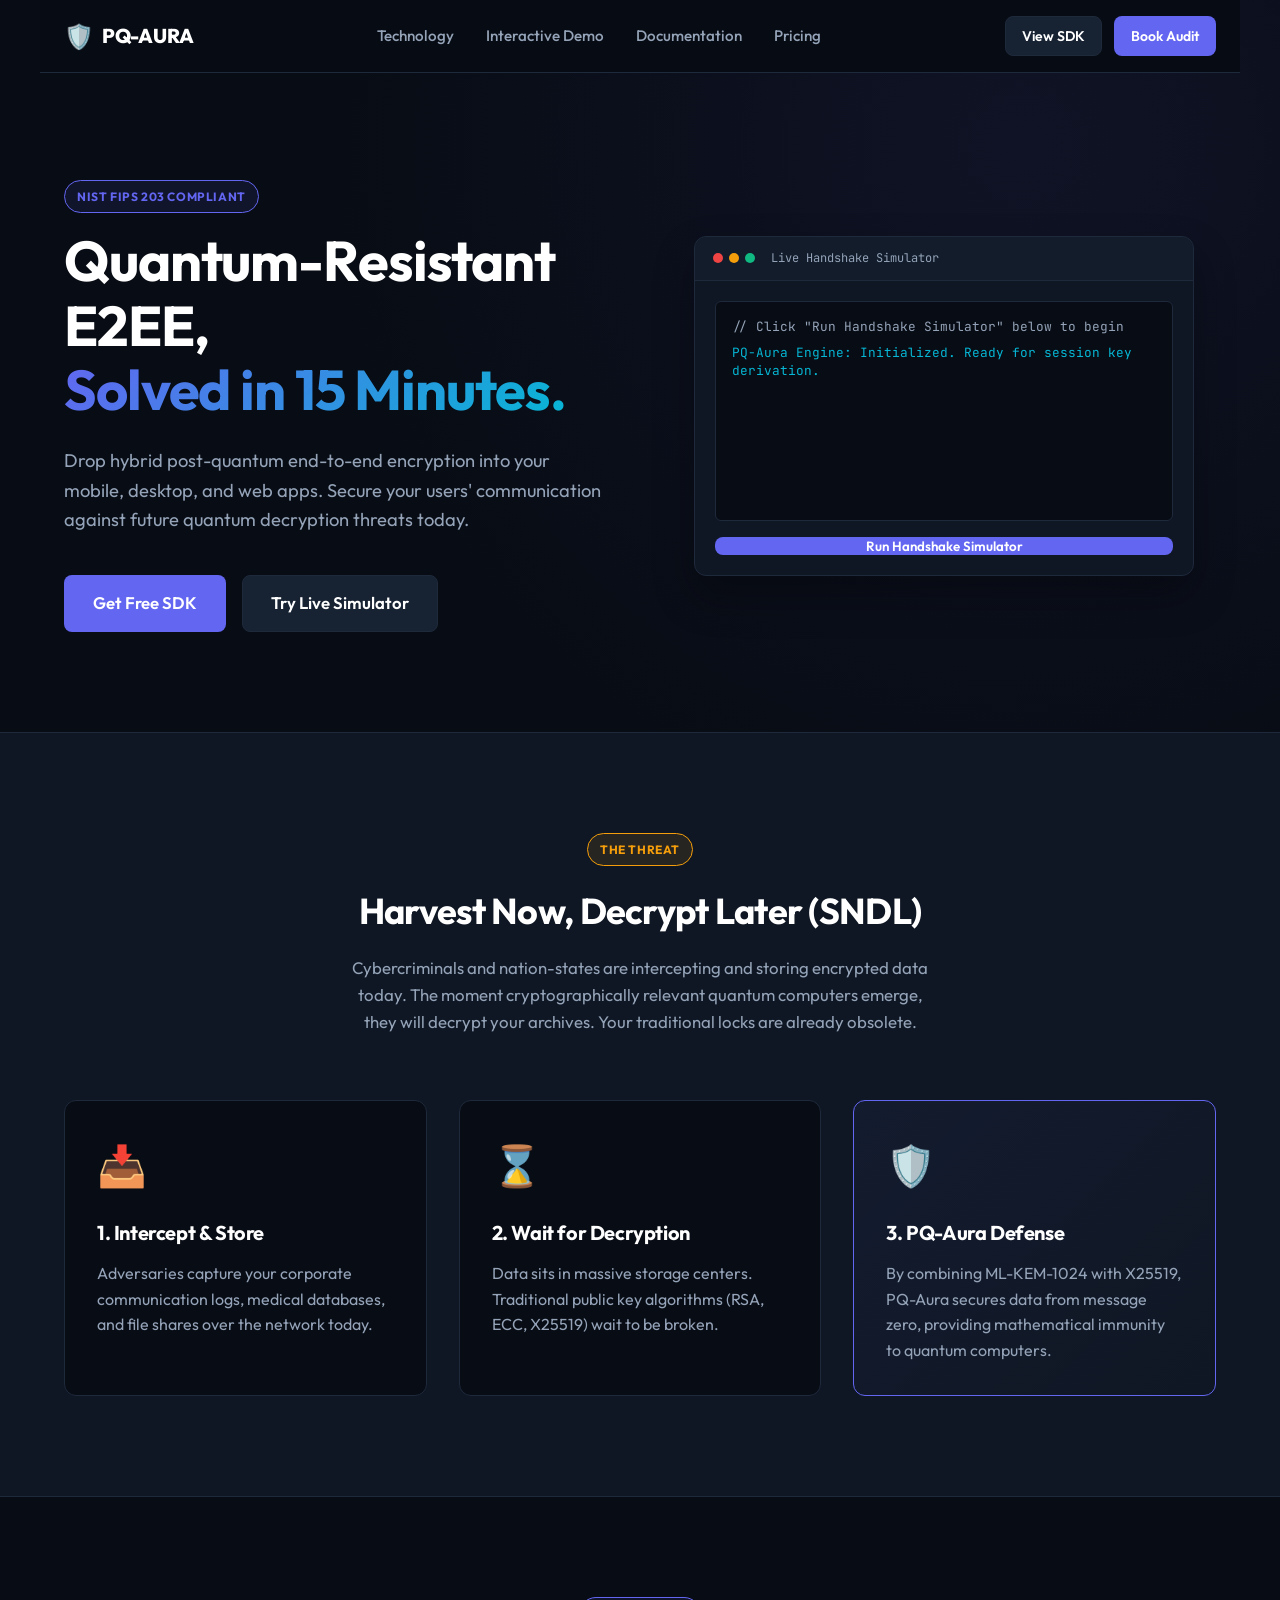
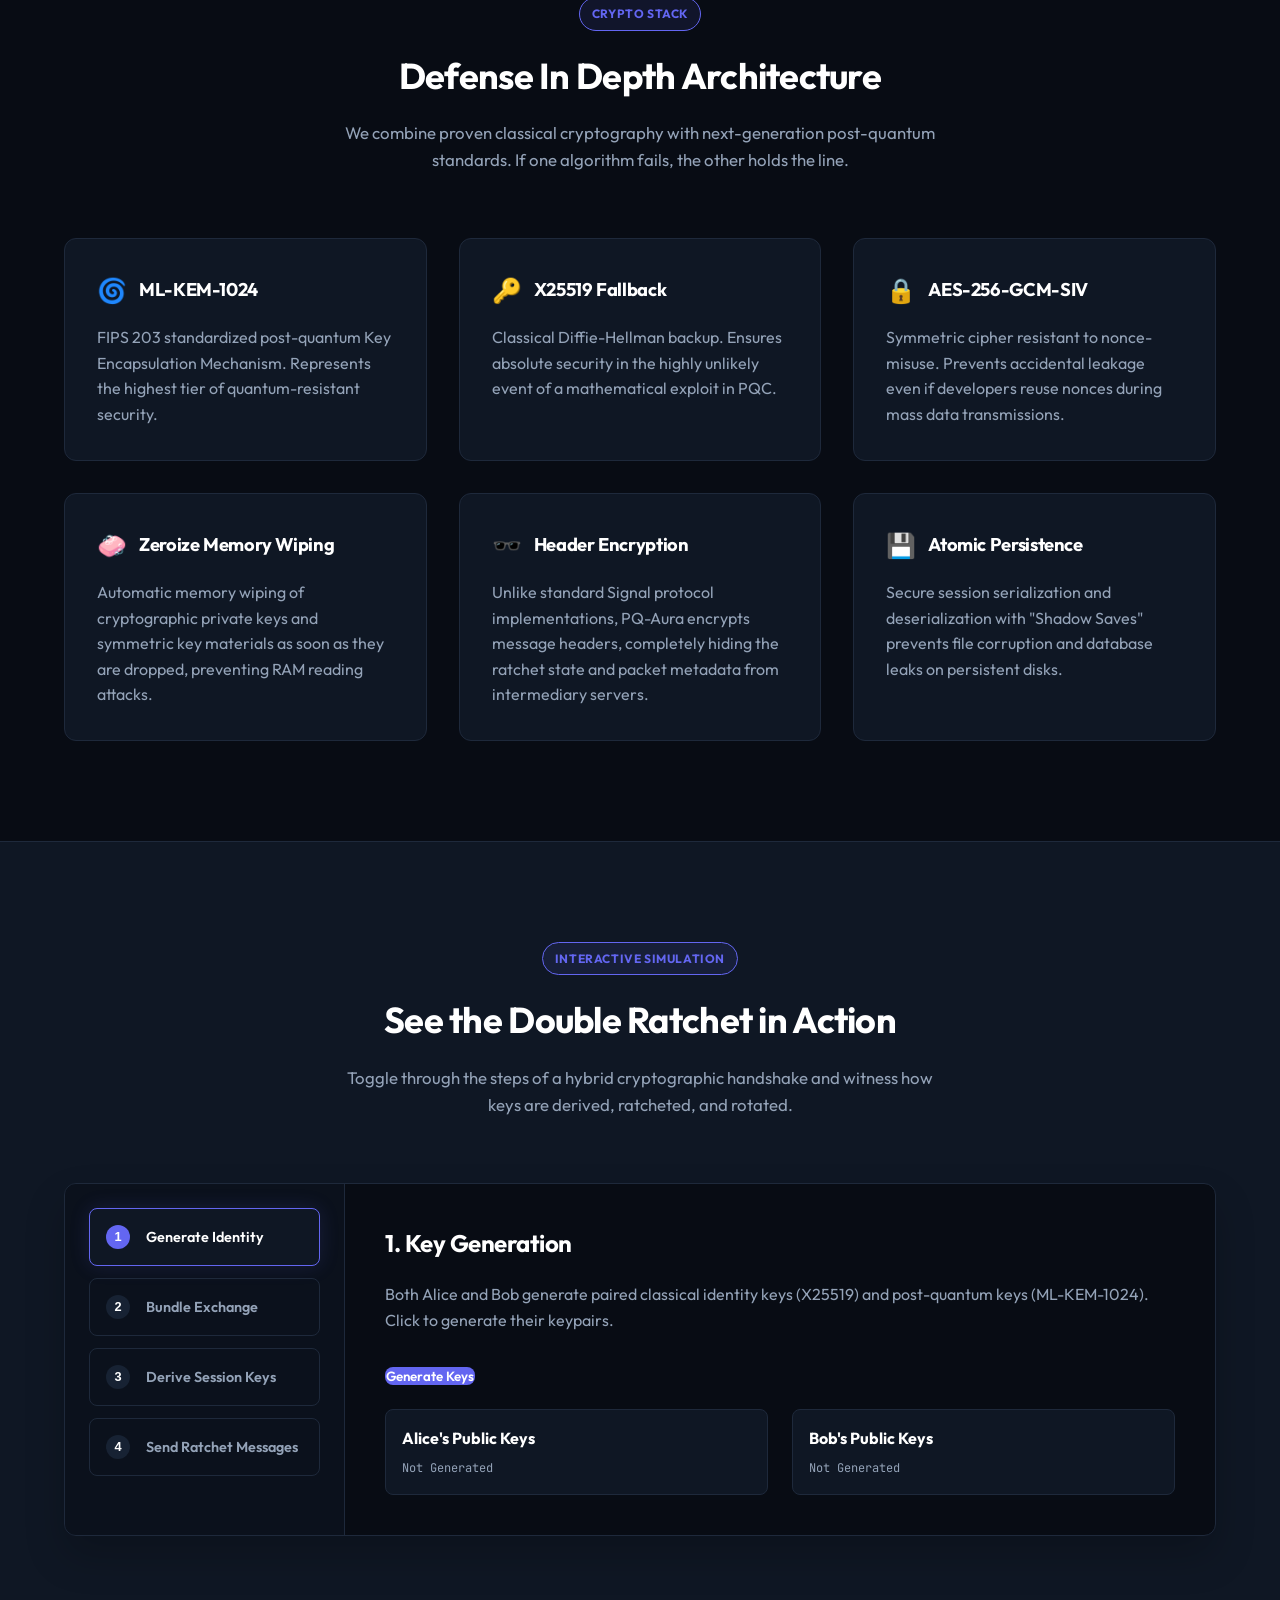
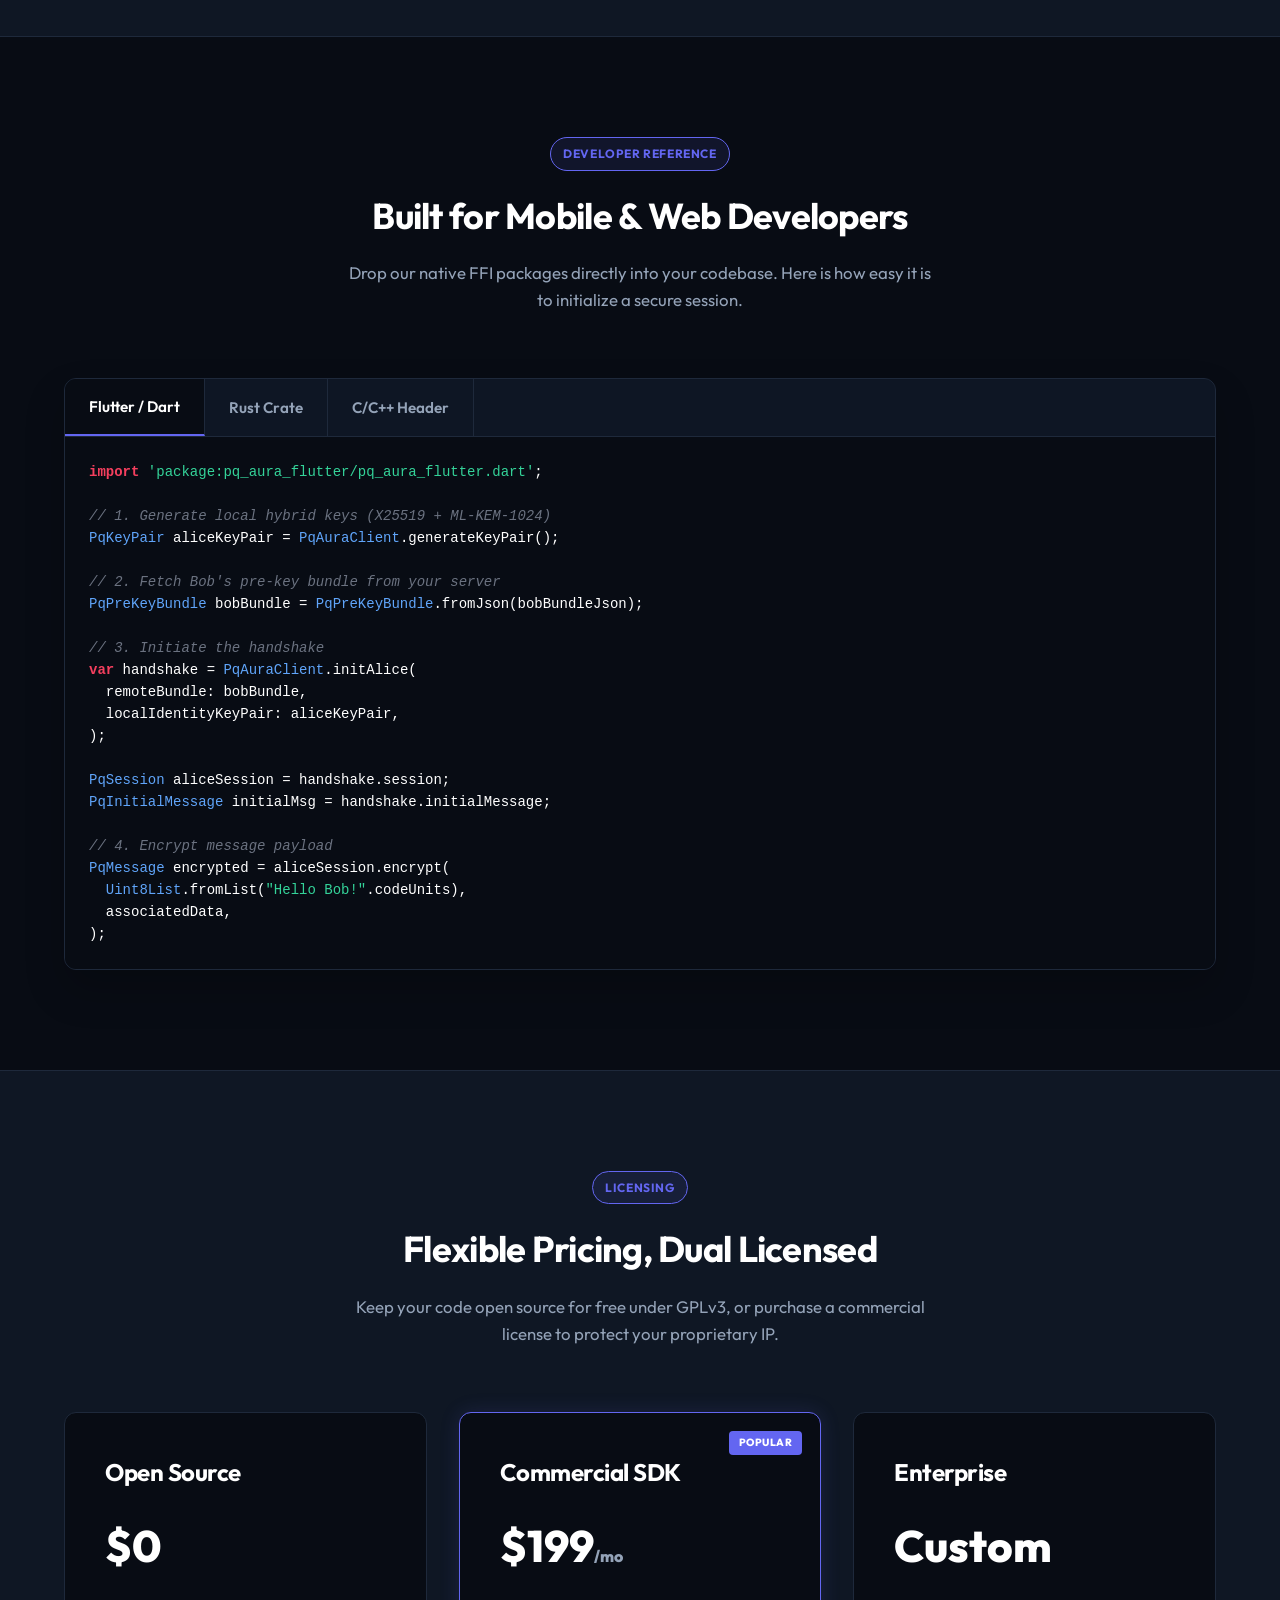
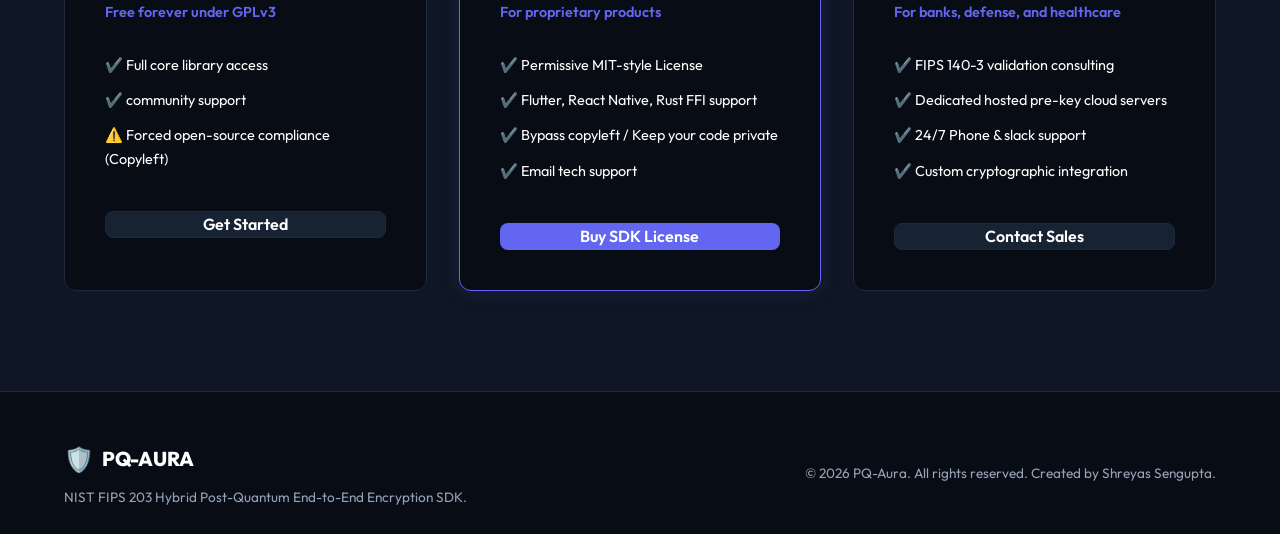
==== index.html @ fa7cf88b "feat: design and build interactive developer landing page" ====
<!DOCTYPE html>
<html lang="en">
<head>
    <meta charset="UTF-8">
    <meta name="viewport" content="width=device-width, initial-scale=1.0">
    <title>PQ-Aura | Hybrid Post-Quantum End-to-End Encryption SDK</title>
    <meta name="description" content="Integrate hybrid post-quantum end-to-end encryption into your mobile, desktop, and web apps in 15 minutes. Pure Rust, Flutter FFI, and WebAssembly SDKs.">
    
    <!-- Premium Fonts -->
    <link rel="preconnect" href="https://fonts.googleapis.com">
    <link rel="preconnect" href="https://fonts.gstatic.com" crossorigin>
    <link href="https://fonts.googleapis.com/css2?family=Outfit:wght@300;400;500;600;700;800&family=JetBrains+Mono:wght@400;500;700&display=swap" rel="stylesheet">
    
    <!-- Styling -->
    <link rel="stylesheet" href="style.css">
</head>
<body>
    <!-- Navbar -->
    <header class="navbar" id="navbar">
        <div class="nav-container">
            <a href="#" class="logo" id="nav-logo">
                <span class="logo-icon">🛡️</span>
                <span class="logo-text">PQ-AURA</span>
            </a>
            <nav class="nav-links">
                <a href="#features" class="nav-link" id="link-features">Technology</a>
                <a href="#demo" class="nav-link" id="link-demo">Interactive Demo</a>
                <a href="#code" class="nav-link" id="link-code">Documentation</a>
                <a href="#pricing" class="nav-link" id="link-pricing">Pricing</a>
            </nav>
            <div class="nav-cta">
                <a href="#code" class="btn btn-secondary btn-sm" id="btn-nav-docs">View SDK</a>
                <a href="https://calendly.com" target="_blank" class="btn btn-primary btn-sm" id="btn-nav-consult">Book Audit</a>
            </div>
        </div>
    </header>

    <!-- Hero Section -->
    <section class="hero-section">
        <div class="hero-container">
            <div class="hero-content">
                <div class="badge" id="hero-badge">NIST FIPS 203 COMPLIANT</div>
                <h1 class="hero-title" id="hero-title">
                    Quantum-Resistant E2EE,<br>
                    <span class="gradient-text">Solved in 15 Minutes.</span>
                </h1>
                <p class="hero-subtitle" id="hero-subtitle">
                    Drop hybrid post-quantum end-to-end encryption into your mobile, desktop, and web apps. Secure your users' communication against future quantum decryption threats today.
                </p>
                <div class="hero-actions">
                    <a href="#code" class="btn btn-primary btn-lg" id="btn-hero-get-started">Get Free SDK</a>
                    <a href="#demo" class="btn btn-secondary btn-lg" id="btn-hero-demo">Try Live Simulator</a>
                </div>
            </div>
            
            <!-- Interactive Handshake Visualizer -->
            <div class="hero-visual">
                <div class="visual-card" id="visual-card">
                    <div class="card-header">
                        <div class="dots">
                            <span class="dot red"></span>
                            <span class="dot yellow"></span>
                            <span class="dot green"></span>
                        </div>
                        <span class="header-title">Live Handshake Simulator</span>
                    </div>
                    <div class="card-body">
                        <div class="console-output" id="console-output">
                            <div class="console-line text-muted">// Click "Run Handshake Simulator" below to begin</div>
                            <div class="console-line text-info">PQ-Aura Engine: Initialized. Ready for session key derivation.</div>
                        </div>
                        <button class="btn btn-primary btn-block" id="btn-run-simulation">Run Handshake Simulator</button>
                    </div>
                </div>
            </div>
        </div>
    </section>

    <!-- Threat Section -->
    <section class="threat-section">
        <div class="threat-container">
            <div class="section-header">
                <div class="badge badge-warning">THE THREAT</div>
                <h2 class="section-title">Harvest Now, Decrypt Later (SNDL)</h2>
                <p class="section-desc">
                    Cybercriminals and nation-states are intercepting and storing encrypted data today. The moment cryptographically relevant quantum computers emerge, they will decrypt your archives. Your traditional locks are already obsolete.
                </p>
            </div>
            
            <div class="threat-grid">
                <div class="threat-card" id="threat-capture">
                    <div class="threat-icon">📥</div>
                    <h3>1. Intercept & Store</h3>
                    <p>Adversaries capture your corporate communication logs, medical databases, and file shares over the network today.</p>
                </div>
                <div class="threat-card" id="threat-wait">
                    <div class="threat-icon">⌛</div>
                    <h3>2. Wait for Decryption</h3>
                    <p>Data sits in massive storage centers. Traditional public key algorithms (RSA, ECC, X25519) wait to be broken.</p>
                </div>
                <div class="threat-card highlight-card" id="threat-defense">
                    <div class="threat-icon">🛡️</div>
                    <h3>3. PQ-Aura Defense</h3>
                    <p>By combining ML-KEM-1024 with X25519, PQ-Aura secures data from message zero, providing mathematical immunity to quantum computers.</p>
                </div>
            </div>
        </div>
    </section>

    <!-- Core Technology / Features -->
    <section class="features-section" id="features">
        <div class="features-container">
            <div class="section-header">
                <div class="badge">CRYPTO STACK</div>
                <h2 class="section-title">Defense In Depth Architecture</h2>
                <p class="section-desc">
                    We combine proven classical cryptography with next-generation post-quantum standards. If one algorithm fails, the other holds the line.
                </p>
            </div>

            <div class="features-grid">
                <div class="feature-card" id="feat-kem">
                    <div class="feature-header">
                        <span class="feature-icon">🌀</span>
                        <h3>ML-KEM-1024</h3>
                    </div>
                    <p>FIPS 203 standardized post-quantum Key Encapsulation Mechanism. Represents the highest tier of quantum-resistant security.</p>
                </div>

                <div class="feature-card" id="feat-dh">
                    <div class="feature-header">
                        <span class="feature-icon">🔑</span>
                        <h3>X25519 Fallback</h3>
                    </div>
                    <p>Classical Diffie-Hellman backup. Ensures absolute security in the highly unlikely event of a mathematical exploit in PQC.</p>
                </div>

                <div class="feature-card" id="feat-cipher">
                    <div class="feature-header">
                        <span class="feature-icon">🔒</span>
                        <h3>AES-256-GCM-SIV</h3>
                    </div>
                    <p>Symmetric cipher resistant to nonce-misuse. Prevents accidental leakage even if developers reuse nonces during mass data transmissions.</p>
                </div>

                <div class="feature-card" id="feat-zeroize">
                    <div class="feature-header">
                        <span class="feature-icon">🧼</span>
                        <h3>Zeroize Memory Wiping</h3>
                    </div>
                    <p>Automatic memory wiping of cryptographic private keys and symmetric key materials as soon as they are dropped, preventing RAM reading attacks.</p>
                </div>

                <div class="feature-card" id="feat-header">
                    <div class="feature-header">
                        <span class="feature-icon">🕶️</span>
                        <h3>Header Encryption</h3>
                    </div>
                    <p>Unlike standard Signal protocol implementations, PQ-Aura encrypts message headers, completely hiding the ratchet state and packet metadata from intermediary servers.</p>
                </div>

                <div class="feature-card" id="feat-atomic">
                    <div class="feature-header">
                        <span class="feature-icon">💾</span>
                        <h3>Atomic Persistence</h3>
                    </div>
                    <p>Secure session serialization and deserialization with "Shadow Saves" prevents file corruption and database leaks on persistent disks.</p>
                </div>
            </div>
        </div>
    </section>

    <!-- Live Demo / Interactive playroom -->
    <section class="demo-section" id="demo">
        <div class="demo-container">
            <div class="section-header">
                <div class="badge">INTERACTIVE SIMULATION</div>
                <h2 class="section-title">See the Double Ratchet in Action</h2>
                <p class="section-desc">
                    Toggle through the steps of a hybrid cryptographic handshake and witness how keys are derived, ratcheted, and rotated.
                </p>
            </div>

            <div class="simulator-layout">
                <div class="simulator-controls">
                    <button class="sim-step-btn active" data-step="1" id="sim-btn-step1">
                        <span class="step-num">1</span>
                        <span class="step-lbl">Generate Identity</span>
                    </button>
                    <button class="sim-step-btn" data-step="2" id="sim-btn-step2">
                        <span class="step-num">2</span>
                        <span class="step-lbl">Bundle Exchange</span>
                    </button>
                    <button class="sim-step-btn" data-step="3" id="sim-btn-step3">
                        <span class="step-num">3</span>
                        <span class="step-lbl">Derive Session Keys</span>
                    </button>
                    <button class="sim-step-btn" data-step="4" id="sim-btn-step4">
                        <span class="step-num">4</span>
                        <span class="step-lbl">Send Ratchet Messages</span>
                    </button>
                </div>

                <div class="simulator-display">
                    <div class="sim-pane active" id="pane-step1">
                        <h3>1. Key Generation</h3>
                        <p>Both Alice and Bob generate paired classical identity keys (X25519) and post-quantum keys (ML-KEM-1024). Click to generate their keypairs.</p>
                        <div class="sim-action-area">
                            <button class="btn btn-primary" id="btn-gen-keys">Generate Keys</button>
                        </div>
                        <div class="keys-display">
                            <div class="key-box">
                                <strong>Alice's Public Keys</strong>
                                <span class="key-str text-muted" id="alice-key-display">Not Generated</span>
                            </div>
                            <div class="key-box">
                                <strong>Bob's Public Keys</strong>
                                <span class="key-str text-muted" id="bob-key-display">Not Generated</span>
                            </div>
                        </div>
                    </div>

                    <div class="sim-pane" id="pane-step2">
                        <h3>2. Pre-Key Bundle Upload</h3>
                        <p>Bob registers and uploads his Identity Key and Signed Pre-Key to our hosted cloud Key Server so that Alice can start a session with him offline.</p>
                        <div class="sim-action-area">
                            <button class="btn btn-primary" id="btn-upload-bundle" disabled>Upload Bob's Pre-key Bundle</button>
                        </div>
                        <div class="console-terminal" id="terminal-step2">
                            <span class="text-muted">// Ready to upload...</span>
                        </div>
                    </div>

                    <div class="sim-pane" id="pane-step3">
                        <h3>3. Hybrid Key Derivation</h3>
                        <p>Alice fetches Bob's bundle and mixes entropy from the X25519 DH exchange and ML-KEM-1024 encapsulation using BLAKE3 to establish a unified root key.</p>
                        <div class="sim-action-area">
                            <button class="btn btn-primary" id="btn-derive-sk" disabled>Derive Root Keys</button>
                        </div>
                        <div class="console-terminal" id="terminal-step3">
                            <span class="text-muted">// Ready to derive...</span>
                        </div>
                    </div>

                    <div class="sim-pane" id="pane-step4">
                        <h3>4. Encrypted Chat Simulator</h3>
                        <p>Alice and Bob can now exchange messages. For every single message sent, their keys ratchet forward, ensuring perfect forward secrecy.</p>
                        <div class="chat-wrapper">
                            <div class="chat-box" id="chat-messages">
                                <div class="chat-msg system">Session established. Send a message to initiate the ratchet.</div>
                            </div>
                            <div class="chat-input-bar">
                                <input type="text" placeholder="Type a message..." id="chat-input-field" disabled>
                                <button class="btn btn-primary btn-sm" id="chat-send-btn" disabled>Send</button>
                            </div>
                        </div>
                    </div>
                </div>
            </div>
        </div>
    </section>

    <!-- Code Documentation TABS -->
    <section class="code-section" id="code">
        <div class="code-container">
            <div class="section-header">
                <div class="badge">DEVELOPER REFERENCE</div>
                <h2 class="section-title">Built for Mobile & Web Developers</h2>
                <p class="section-desc">
                    Drop our native FFI packages directly into your codebase. Here is how easy it is to initialize a secure session.
                </p>
            </div>

            <div class="code-tabs">
                <div class="tab-headers">
                    <button class="tab-header-btn active" data-tab="flutter" id="tab-btn-flutter">Flutter / Dart</button>
                    <button class="tab-header-btn" data-tab="rust" id="tab-btn-rust">Rust Crate</button>
                    <button class="tab-header-btn" data-tab="c" id="tab-btn-c">C/C++ Header</button>
                </div>

                <div class="tab-contents">
                    <!-- Flutter code -->
                    <div class="tab-content-pane active" id="tab-pane-flutter">
                        <pre><code><span class="keyword">import</span> <span class="string">'package:pq_aura_flutter/pq_aura_flutter.dart'</span>;

<span class="comment">// 1. Generate local hybrid keys (X25519 + ML-KEM-1024)</span>
<span class="type">PqKeyPair</span> aliceKeyPair = <span class="type">PqAuraClient</span>.generateKeyPair();

<span class="comment">// 2. Fetch Bob's pre-key bundle from your server</span>
<span class="type">PqPreKeyBundle</span> bobBundle = <span class="type">PqPreKeyBundle</span>.fromJson(bobBundleJson);

<span class="comment">// 3. Initiate the handshake</span>
<span class="keyword">var</span> handshake = <span class="type">PqAuraClient</span>.initAlice(
  remoteBundle: bobBundle,
  localIdentityKeyPair: aliceKeyPair,
);

<span class="type">PqSession</span> aliceSession = handshake.session;
<span class="type">PqInitialMessage</span> initialMsg = handshake.initialMessage;

<span class="comment">// 4. Encrypt message payload</span>
<span class="type">PqMessage</span> encrypted = aliceSession.encrypt(
  <span class="type">Uint8List</span>.fromList(<span class="string">"Hello Bob!"</span>.codeUnits),
  associatedData,
);</code></pre>
                    </div>

                    <!-- Rust code -->
                    <div class="tab-content-pane" id="tab-pane-rust">
                        <pre><code><span class="keyword">use</span> pq_aura::handshake::<span class="type">HandshakeEngine</span>;
<span class="keyword">use</span> pq_aura::<span class="type">RatchetEngine</span>;

<span class="comment">// Alice initiates the session using Bob's bundle</span>
<span class="keyword">let</span> (mut alice_state, initial_msg, root_key) = 
    <span class="type">HandshakeEngine</span>::initiate_alice(
        &amp;bob_bundle, 
        &amp;alice_id_pk, 
        &amp;alice_id_sk, 
        &amp;mut rng
    );

<span class="comment">// Encrypt message</span>
<span class="keyword">let</span> message = <span class="type">RatchetEngine</span>::encrypt(
    &amp;mut alice_state, 
    <span class="keyword">b</span><span class="string">"Hello Bob!"</span>, 
    associated_data, 
    &amp;mut rng
);</code></pre>
                    </div>

                    <!-- C code -->
                    <div class="tab-content-pane" id="tab-pane-c">
                        <pre><code><span class="keyword">#include</span> <span class="string">&lt;pq_aura.h&gt;</span>

<span class="comment">// Generate keypair</span>
<span class="type">FfiKeyPair</span>* keys = pqa_generate_keypair();

<span class="comment">// Encrypt message</span>
<span class="type">FfiMessage</span>* msg = pqa_encrypt(
    state, 
    plaintext, 
    plaintext_len, 
    ad, 
    ad_len
);

<span class="comment">// Clean up memory</span>
pqa_free_message(msg);
pqa_free_keypair(keys);</code></pre>
                    </div>
                </div>
            </div>
        </div>
    </section>

    <!-- Pricing Section -->
    <section class="pricing-section" id="pricing">
        <div class="pricing-container">
            <div class="section-header">
                <div class="badge">LICENSING</div>
                <h2 class="section-title">Flexible Pricing, Dual Licensed</h2>
                <p class="section-desc">
                    Keep your code open source for free under GPLv3, or purchase a commercial license to protect your proprietary IP.
                </p>
            </div>

            <div class="pricing-grid">
                <div class="pricing-card" id="price-oss">
                    <h3>Open Source</h3>
                    <div class="price">$0</div>
                    <p class="price-subtitle">Free forever under GPLv3</p>
                    <ul class="price-features">
                        <li>✔️ Full core library access</li>
                        <li>✔️ community support</li>
                        <li>⚠️ Forced open-source compliance (Copyleft)</li>
                    </ul>
                    <a href="#code" class="btn btn-secondary btn-block" id="btn-pricing-oss">Get Started</a>
                </div>

                <div class="pricing-card popular-card" id="price-commercial">
                    <div class="card-badge">POPULAR</div>
                    <h3>Commercial SDK</h3>
                    <div class="price">$199<span>/mo</span></div>
                    <p class="price-subtitle">For proprietary products</p>
                    <ul class="price-features">
                        <li>✔️ Permissive MIT-style License</li>
                        <li>✔️ Flutter, React Native, Rust FFI support</li>
                        <li>✔️ Bypass copyleft / Keep your code private</li>
                        <li>✔️ Email tech support</li>
                    </ul>
                    <a href="https://stripe.com" class="btn btn-primary btn-block" id="btn-pricing-commercial">Buy SDK License</a>
                </div>

                <div class="pricing-card" id="price-enterprise">
                    <h3>Enterprise</h3>
                    <div class="price">Custom</div>
                    <p class="price-subtitle">For banks, defense, and healthcare</p>
                    <ul class="price-features">
                        <li>✔️ FIPS 140-3 validation consulting</li>
                        <li>✔️ Dedicated hosted pre-key cloud servers</li>
                        <li>✔️ 24/7 Phone & slack support</li>
                        <li>✔️ Custom cryptographic integration</li>
                    </ul>
                    <a href="https://calendly.com" class="btn btn-secondary btn-block" id="btn-pricing-enterprise">Contact Sales</a>
                </div>
            </div>
        </div>
    </section>

    <!-- Footer -->
    <footer class="footer">
        <div class="footer-container">
            <div class="footer-left">
                <a href="#" class="logo">
                    <span class="logo-icon">🛡️</span>
                    <span class="logo-text">PQ-AURA</span>
                </a>
                <p>NIST FIPS 203 Hybrid Post-Quantum End-to-End Encryption SDK.</p>
            </div>
            <div class="footer-right">
                <p>&copy; 2026 PQ-Aura. All rights reserved. Created by Shreyas Sengupta.</p>
            </div>
        </div>
    </footer>

    <!-- Logic -->
    <script src="app.js"></script>
</body>
</html>
---- style.css ----
/* ==========================================================================
   CSS Variables & Design Tokens
   ========================================================================== */
:root {
  --bg-primary: #080c14;
  --bg-secondary: #0f1724;
  --bg-tertiary: #172233;
  --accent-primary: #6366f1;
  --accent-primary-hover: #4f46e5;
  --accent-secondary: #06b6d4;
  --accent-secondary-hover: #0891b2;
  --text-primary: #ffffff;
  --text-secondary: #94a3b8;
  --border-color: #1e293b;
  --border-color-active: #334155;
  
  --warning: #f59e0b;
  --success: #10b981;
  --error: #ef4444;
  
  --font-sans: 'Outfit', -apple-system, BlinkMacSystemFont, "Segoe UI", Roboto, Helvetica, Arial, sans-serif;
  --font-mono: 'JetBrains Mono', source-code-pro, Menlo, Monaco, Consolas, "Courier New", monospace;
  
  --transition-smooth: all 0.3s cubic-bezier(0.4, 0, 0.2, 1);
  --shadow-glow: 0 0 20px rgba(99, 102, 241, 0.15);
}

/* ==========================================================================
   Base Reset
   ========================================================================== */
* {
  box-sizing: border-box;
  margin: 0;
  padding: 0;
}

html {
  scroll-behavior: smooth;
}

body {
  background-color: var(--bg-primary);
  color: var(--text-primary);
  font-family: var(--font-sans);
  line-height: 1.6;
  overflow-x: hidden;
}

a {
  text-decoration: none;
  color: inherit;
}

/* ==========================================================================
   Typography & Headers
   ========================================================================== */
h1, h2, h3, h4 {
  font-weight: 700;
  letter-spacing: -0.02em;
}

p {
  color: var(--text-secondary);
}

/* ==========================================================================
   Layout Containers
   ========================================================================== */
.navbar, .hero-container, .threat-container, .features-container, .demo-container, .code-container, .pricing-container, .footer-container {
  max-width: 1200px;
  margin: 0 auto;
  padding: 0 24px;
}

/* ==========================================================================
   Buttons & UI Elements
   ========================================================================== */
.btn {
  display: inline-flex;
  align-items: center;
  justify-content: center;
  font-weight: 600;
  border-radius: 8px;
  transition: var(--transition-smooth);
  cursor: pointer;
  border: 1px solid transparent;
  font-family: var(--font-sans);
}

.btn-primary {
  background-color: var(--accent-primary);
  color: var(--text-primary);
}

.btn-primary:hover {
  background-color: var(--accent-primary-hover);
  box-shadow: var(--shadow-glow);
  transform: translateY(-2px);
}

.btn-secondary {
  background-color: var(--bg-tertiary);
  border-color: var(--border-color);
  color: var(--text-primary);
}

.btn-secondary:hover {
  background-color: var(--bg-secondary);
  border-color: var(--accent-primary);
  transform: translateY(-2px);
}

.btn-block {
  display: flex;
  width: 100%;
}

.btn-sm {
  padding: 8px 16px;
  font-size: 0.875rem;
}

.btn-lg {
  padding: 14px 28px;
  font-size: 1.05rem;
}

.badge {
  display: inline-flex;
  padding: 6px 12px;
  background-color: rgba(99, 102, 241, 0.1);
  border: 1px solid var(--accent-primary);
  color: var(--accent-primary);
  font-size: 0.75rem;
  font-weight: 700;
  border-radius: 9999px;
  letter-spacing: 0.05em;
  margin-bottom: 16px;
  text-transform: uppercase;
}

.badge-warning {
  background-color: rgba(245, 158, 11, 0.1);
  border-color: var(--warning);
  color: var(--warning);
}

.gradient-text {
  background: linear-gradient(135deg, var(--accent-primary) 0%, var(--accent-secondary) 100%);
  -webkit-background-clip: text;
  -webkit-text-fill-color: transparent;
}

/* ==========================================================================
   Navigation Bar
   ========================================================================== */
.navbar {
  position: fixed;
  top: 0;
  left: 0;
  right: 0;
  z-index: 1000;
  background-color: rgba(8, 12, 20, 0.95);
  border-bottom: 1px solid var(--border-color);
  padding-top: 16px;
  padding-bottom: 16px;
}

.nav-container {
  display: flex;
  align-items: center;
  justify-content: space-between;
}

.logo {
  display: flex;
  align-items: center;
  gap: 8px;
  font-size: 1.25rem;
  font-weight: 800;
  letter-spacing: -0.01em;
}

.logo-icon {
  font-size: 1.5rem;
}

.nav-links {
  display: flex;
  gap: 32px;
}

.nav-link {
  font-size: 0.95rem;
  font-weight: 500;
  color: var(--text-secondary);
  transition: var(--transition-smooth);
}

.nav-link:hover {
  color: var(--text-primary);
}

.nav-cta {
  display: flex;
  gap: 12px;
}

/* ==========================================================================
   Hero Section
   ========================================================================== */
.hero-section {
  padding-top: 180px;
  padding-bottom: 100px;
  background: radial-gradient(circle at 80% 20%, rgba(99, 102, 241, 0.08) 0%, transparent 60%);
}

.hero-container {
  display: grid;
  grid-template-columns: 1fr 1fr;
  align-items: center;
  gap: 64px;
}

.hero-content {
  max-width: 540px;
}

.hero-title {
  font-size: 3.5rem;
  line-height: 1.15;
  margin-bottom: 24px;
}

.hero-subtitle {
  font-size: 1.15rem;
  margin-bottom: 40px;
  line-height: 1.6;
}

.hero-actions {
  display: flex;
  gap: 16px;
}

/* Hero Interactive Terminal Graphic */
.hero-visual {
  display: flex;
  justify-content: center;
}

.visual-card {
  width: 100%;
  max-width: 500px;
  background-color: var(--bg-secondary);
  border: 1px solid var(--border-color);
  border-radius: 12px;
  box-shadow: 0 20px 40px rgba(0, 0, 0, 0.3);
  overflow: hidden;
}

.card-header {
  background-color: rgba(23, 34, 51, 0.5);
  border-bottom: 1px solid var(--border-color);
  padding: 12px 18px;
  display: flex;
  align-items: center;
  gap: 16px;
}

.dots {
  display: flex;
  gap: 6px;
}

.dot {
  width: 10px;
  height: 10px;
  border-radius: 50%;
}

.dot.red { background-color: var(--error); }
.dot.yellow { background-color: var(--warning); }
.dot.green { background-color: var(--success); }

.header-title {
  font-family: var(--font-mono);
  font-size: 0.75rem;
  color: var(--text-secondary);
}

.card-body {
  padding: 20px;
}

.console-output {
  height: 220px;
  background-color: var(--bg-primary);
  border: 1px solid var(--border-color);
  border-radius: 6px;
  padding: 16px;
  font-family: var(--font-mono);
  font-size: 0.8rem;
  overflow-y: auto;
  margin-bottom: 16px;
  display: flex;
  flex-direction: column;
  gap: 8px;
  white-space: pre-wrap;
}

.console-line {
  line-height: 1.4;
}

.text-muted { color: var(--text-secondary); }
.text-info { color: var(--accent-secondary); }
.text-success { color: var(--success); }
.text-warning { color: var(--warning); }

/* ==========================================================================
   Threat Section
   ========================================================================== */
.threat-section {
  padding: 100px 0;
  background-color: var(--bg-secondary);
  border-top: 1px solid var(--border-color);
  border-bottom: 1px solid var(--border-color);
}

.section-header {
  text-align: center;
  max-width: 600px;
  margin: 0 auto 64px auto;
}

.section-title {
  font-size: 2.25rem;
  margin-bottom: 16px;
}

.section-desc {
  font-size: 1.05rem;
}

.threat-grid {
  display: grid;
  grid-template-columns: 1fr 1fr 1fr;
  gap: 32px;
}

.threat-card {
  background-color: var(--bg-primary);
  border: 1px solid var(--border-color);
  padding: 32px;
  border-radius: 12px;
  transition: var(--transition-smooth);
}

.threat-card:hover {
  border-color: var(--accent-primary);
  transform: translateY(-4px);
}

.threat-icon {
  font-size: 2.5rem;
  margin-bottom: 20px;
}

.threat-card h3 {
  font-size: 1.25rem;
  margin-bottom: 12px;
}

.highlight-card {
  border-color: var(--accent-primary);
  background: linear-gradient(135deg, rgba(99, 102, 241, 0.05) 0%, transparent 100%);
}

/* ==========================================================================
   Features Section
   ========================================================================== */
.features-section {
  padding: 100px 0;
}

.features-grid {
  display: grid;
  grid-template-columns: repeat(3, 1fr);
  gap: 32px;
}

.feature-card {
  background-color: var(--bg-secondary);
  border: 1px solid var(--border-color);
  padding: 32px;
  border-radius: 12px;
  transition: var(--transition-smooth);
}

.feature-card:hover {
  border-color: var(--accent-primary);
  transform: translateY(-4px);
  box-shadow: var(--shadow-glow);
}

.feature-header {
  display: flex;
  align-items: center;
  gap: 12px;
  margin-bottom: 16px;
}

.feature-icon {
  font-size: 1.5rem;
}

.feature-card h3 {
  font-size: 1.15rem;
}

/* ==========================================================================
   Interactive Demo Section
   ========================================================================== */
.demo-section {
  padding: 100px 0;
  background-color: var(--bg-secondary);
  border-top: 1px solid var(--border-color);
  border-bottom: 1px solid var(--border-color);
}

.simulator-layout {
  display: grid;
  grid-template-columns: 280px 1fr;
  background-color: var(--bg-primary);
  border: 1px solid var(--border-color);
  border-radius: 12px;
  overflow: hidden;
  box-shadow: 0 20px 40px rgba(0, 0, 0, 0.2);
}

.simulator-controls {
  background-color: rgba(15, 23, 36, 0.5);
  border-right: 1px solid var(--border-color);
  padding: 24px;
  display: flex;
  flex-direction: column;
  gap: 12px;
}

.sim-step-btn {
  background: none;
  border: 1px solid var(--border-color);
  border-radius: 8px;
  padding: 16px;
  cursor: pointer;
  display: flex;
  align-items: center;
  gap: 16px;
  transition: var(--transition-smooth);
  width: 100%;
  text-align: left;
}

.sim-step-btn:hover {
  background-color: var(--bg-secondary);
  border-color: var(--accent-primary);
}

.sim-step-btn.active {
  background-color: var(--bg-secondary);
  border-color: var(--accent-primary);
  box-shadow: var(--shadow-glow);
}

.step-num {
  width: 24px;
  height: 24px;
  border-radius: 50%;
  background-color: var(--bg-tertiary);
  color: var(--text-primary);
  display: flex;
  align-items: center;
  justify-content: center;
  font-size: 0.8rem;
  font-weight: 700;
}

.sim-step-btn.active .step-num {
  background-color: var(--accent-primary);
}

.step-lbl {
  font-family: var(--font-sans);
  font-weight: 600;
  font-size: 0.9rem;
  color: var(--text-secondary);
}

.sim-step-btn.active .step-lbl {
  color: var(--text-primary);
}

.simulator-display {
  padding: 40px;
}

.sim-pane {
  display: none;
}

.sim-pane.active {
  display: flex;
  flex-direction: column;
  gap: 20px;
}

.sim-pane h3 {
  font-size: 1.5rem;
}

.sim-action-area {
  margin-top: 10px;
}

.keys-display {
  display: grid;
  grid-template-columns: 1fr 1fr;
  gap: 24px;
}

.key-box {
  background-color: var(--bg-secondary);
  border: 1px solid var(--border-color);
  padding: 16px;
  border-radius: 8px;
  display: flex;
  flex-direction: column;
  gap: 8px;
}

.key-str {
  font-family: var(--font-mono);
  font-size: 0.75rem;
  word-break: break-all;
}

.console-terminal {
  height: 160px;
  background-color: var(--bg-secondary);
  border: 1px solid var(--border-color);
  border-radius: 8px;
  padding: 16px;
  font-family: var(--font-mono);
  font-size: 0.8rem;
  overflow-y: auto;
}

/* Chat box wrapper styling */
.chat-wrapper {
  background-color: var(--bg-secondary);
  border: 1px solid var(--border-color);
  border-radius: 8px;
  display: flex;
  flex-direction: column;
  height: 300px;
}

.chat-box {
  flex-grow: 1;
  padding: 16px;
  overflow-y: auto;
  display: flex;
  flex-direction: column;
  gap: 12px;
}

.chat-msg {
  max-width: 70%;
  padding: 10px 14px;
  border-radius: 8px;
  font-size: 0.9rem;
}

.chat-msg.alice {
  background-color: var(--accent-primary);
  align-self: flex-start;
}

.chat-msg.bob {
  background-color: var(--accent-secondary);
  color: var(--bg-primary);
  align-self: flex-end;
}

.chat-msg.system {
  background-color: rgba(255, 255, 255, 0.05);
  align-self: center;
  font-size: 0.75rem;
  color: var(--text-secondary);
}

.chat-input-bar {
  display: flex;
  border-top: 1px solid var(--border-color);
  padding: 12px;
  gap: 12px;
}

.chat-input-bar input {
  flex-grow: 1;
  background-color: var(--bg-primary);
  border: 1px solid var(--border-color);
  border-radius: 6px;
  padding: 8px 12px;
  color: var(--text-primary);
  font-family: var(--font-sans);
}

.chat-input-bar input:focus {
  outline: none;
  border-color: var(--accent-primary);
}

/* ==========================================================================
   Code Reference Section
   ========================================================================== */
.code-section {
  padding: 100px 0;
}

.code-tabs {
  background-color: var(--bg-secondary);
  border: 1px solid var(--border-color);
  border-radius: 12px;
  overflow: hidden;
  box-shadow: 0 20px 40px rgba(0, 0, 0, 0.2);
}

.tab-headers {
  display: flex;
  background-color: rgba(15, 23, 36, 0.5);
  border-bottom: 1px solid var(--border-color);
}

.tab-header-btn {
  background: none;
  border: none;
  padding: 18px 24px;
  cursor: pointer;
  font-family: var(--font-sans);
  font-weight: 600;
  font-size: 0.95rem;
  color: var(--text-secondary);
  border-right: 1px solid var(--border-color);
  transition: var(--transition-smooth);
}

.tab-header-btn:hover {
  background-color: var(--bg-secondary);
  color: var(--text-primary);
}

.tab-header-btn.active {
  background-color: var(--bg-primary);
  color: var(--text-primary);
  border-bottom: 2px solid var(--accent-primary);
}

.tab-contents {
  background-color: var(--bg-primary);
}

.tab-content-pane {
  display: none;
  padding: 24px;
}

.tab-content-pane.active {
  display: block;
}

pre {
  font-family: var(--font-mono);
  font-size: 0.875rem;
  overflow-x: auto;
  line-height: 1.5;
}

.keyword { color: #f43f5e; font-weight: bold; }
.type { color: #60a5fa; }
.string { color: #34d399; }
.comment { color: #6b7280; font-style: italic; }

/* ==========================================================================
   Pricing Section
   ========================================================================== */
.pricing-section {
  padding: 100px 0;
  background-color: var(--bg-secondary);
  border-top: 1px solid var(--border-color);
}

.pricing-grid {
  display: grid;
  grid-template-columns: repeat(3, 1fr);
  gap: 32px;
}

.pricing-card {
  background-color: var(--bg-primary);
  border: 1px solid var(--border-color);
  padding: 40px;
  border-radius: 12px;
  position: relative;
  display: flex;
  flex-direction: column;
  gap: 20px;
  transition: var(--transition-smooth);
}

.pricing-card:hover {
  transform: translateY(-4px);
}

.pricing-card h3 {
  font-size: 1.5rem;
}

.price {
  font-size: 2.75rem;
  font-weight: 800;
}

.price span {
  font-size: 1rem;
  color: var(--text-secondary);
}

.price-subtitle {
  font-size: 0.9rem;
  color: var(--accent-primary);
  font-weight: 600;
}

.price-features {
  list-style: none;
  display: flex;
  flex-direction: column;
  gap: 12px;
  margin: 10px 0 20px 0;
}

.price-features li {
  font-size: 0.9rem;
}

.popular-card {
  border-color: var(--accent-primary);
  box-shadow: var(--shadow-glow);
}

.card-badge {
  position: absolute;
  top: 18px;
  right: 18px;
  background-color: var(--accent-primary);
  color: var(--text-primary);
  font-size: 0.65rem;
  font-weight: 800;
  padding: 4px 10px;
  border-radius: 4px;
  letter-spacing: 0.05em;
}

/* ==========================================================================
   Footer
   ========================================================================== */
.footer {
  padding: 48px 0;
  border-top: 1px solid var(--border-color);
  background-color: var(--bg-primary);
}

.footer-container {
  display: flex;
  justify-content: space-between;
  align-items: center;
}

.footer-left {
  display: flex;
  flex-direction: column;
  gap: 8px;
}

.footer-left p {
  font-size: 0.85rem;
}

.footer-right p {
  font-size: 0.85rem;
  color: var(--text-secondary);
}

/* ==========================================================================
   Responsive Breakpoints
   ========================================================================== */
@media (max-width: 1024px) {
  .hero-container {
    grid-template-columns: 1fr;
    gap: 48px;
    text-align: center;
  }
  .hero-content {
    margin: 0 auto;
  }
  .hero-actions {
    justify-content: center;
  }
  .features-grid, .pricing-grid, .threat-grid {
    grid-template-columns: 1fr;
  }
}

@media (max-width: 768px) {
  .nav-links {
    display: none;
  }
  .simulator-layout {
    grid-template-columns: 1fr;
  }
  .simulator-controls {
    border-right: none;
    border-bottom: 1px solid var(--border-color);
  }
}
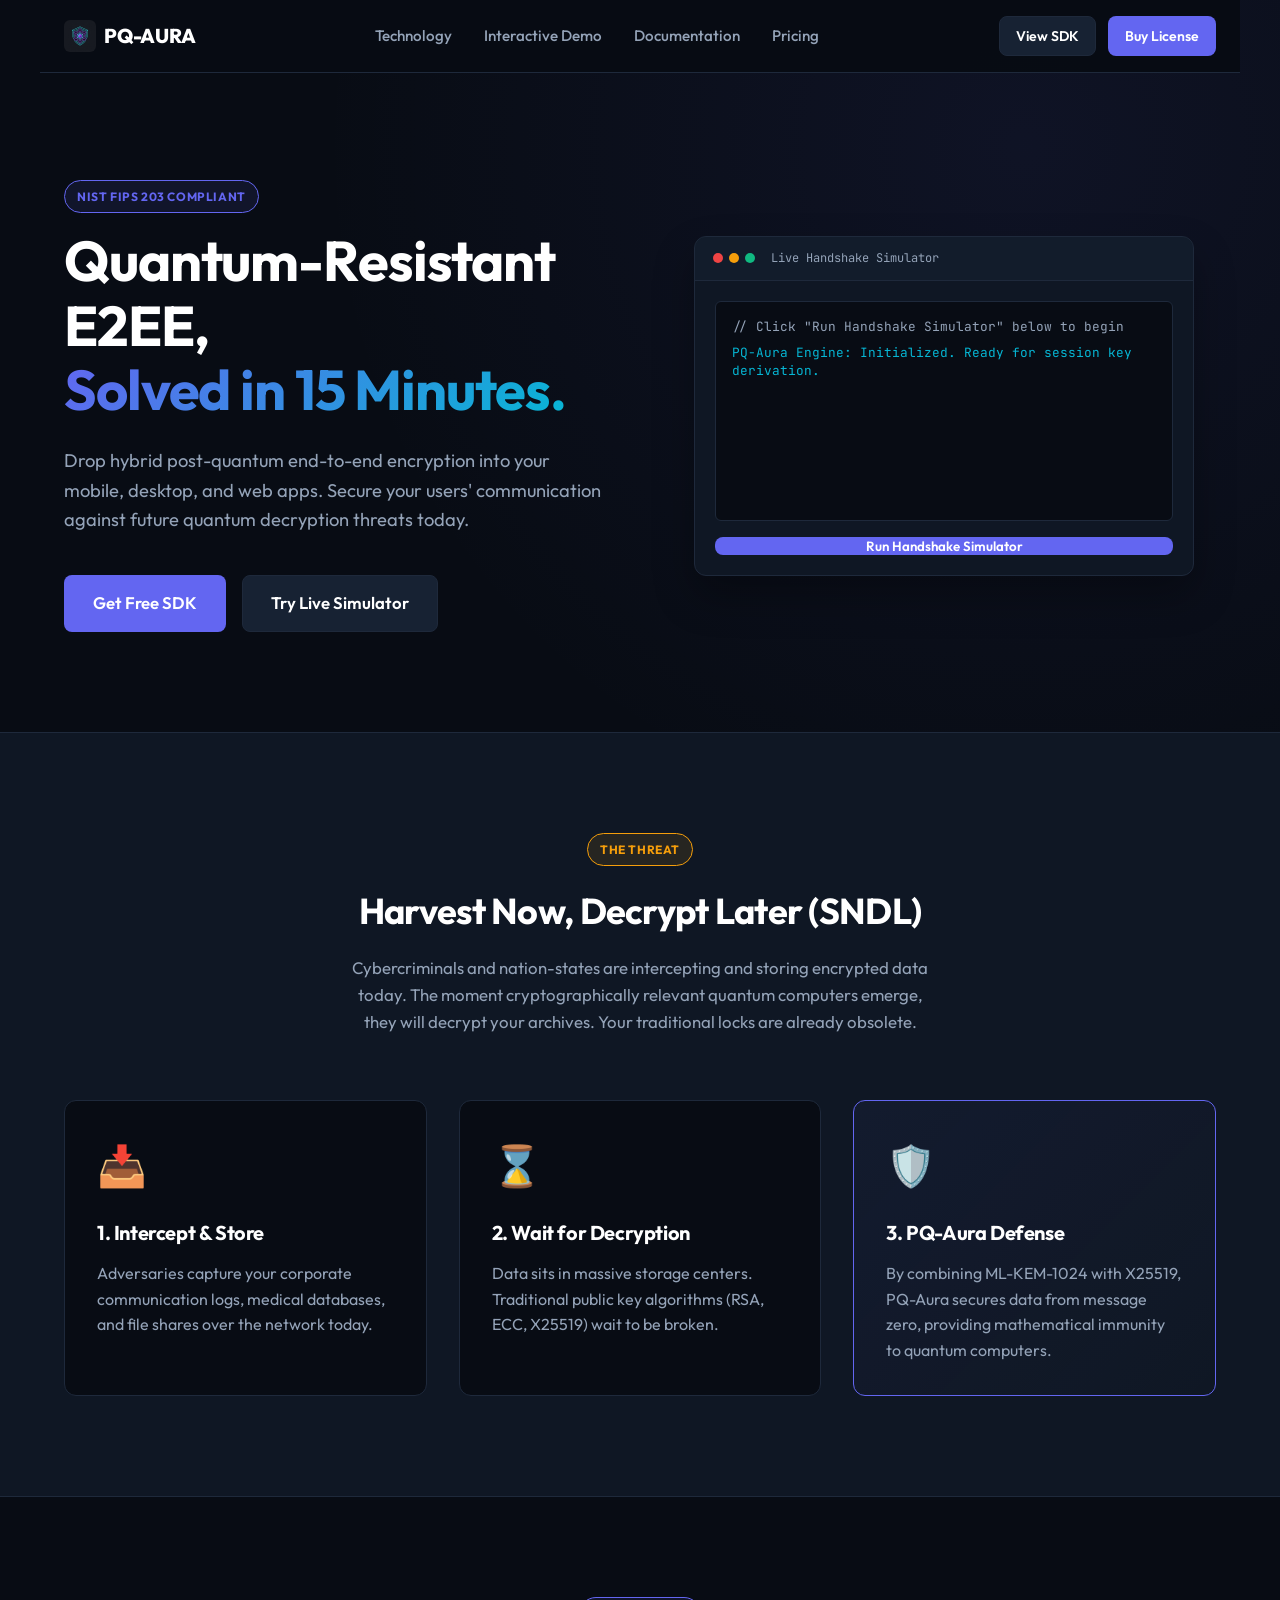
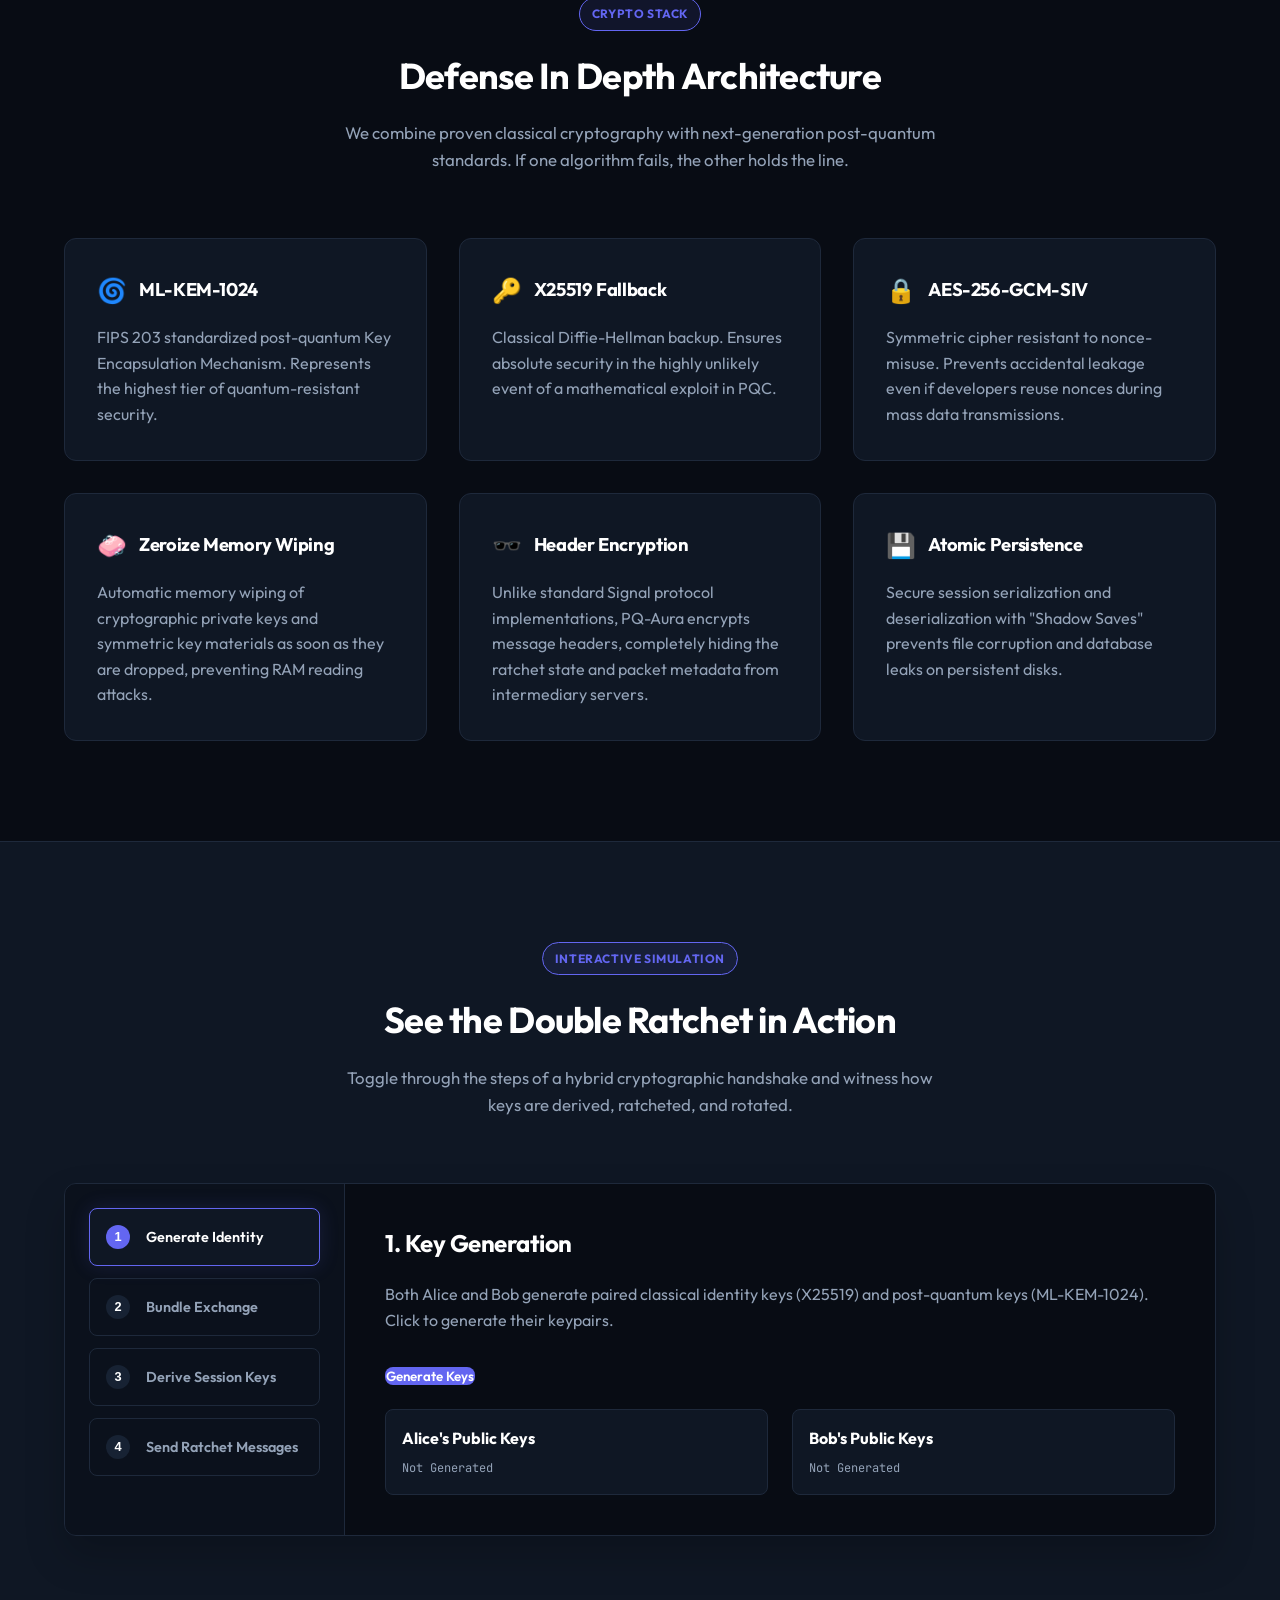
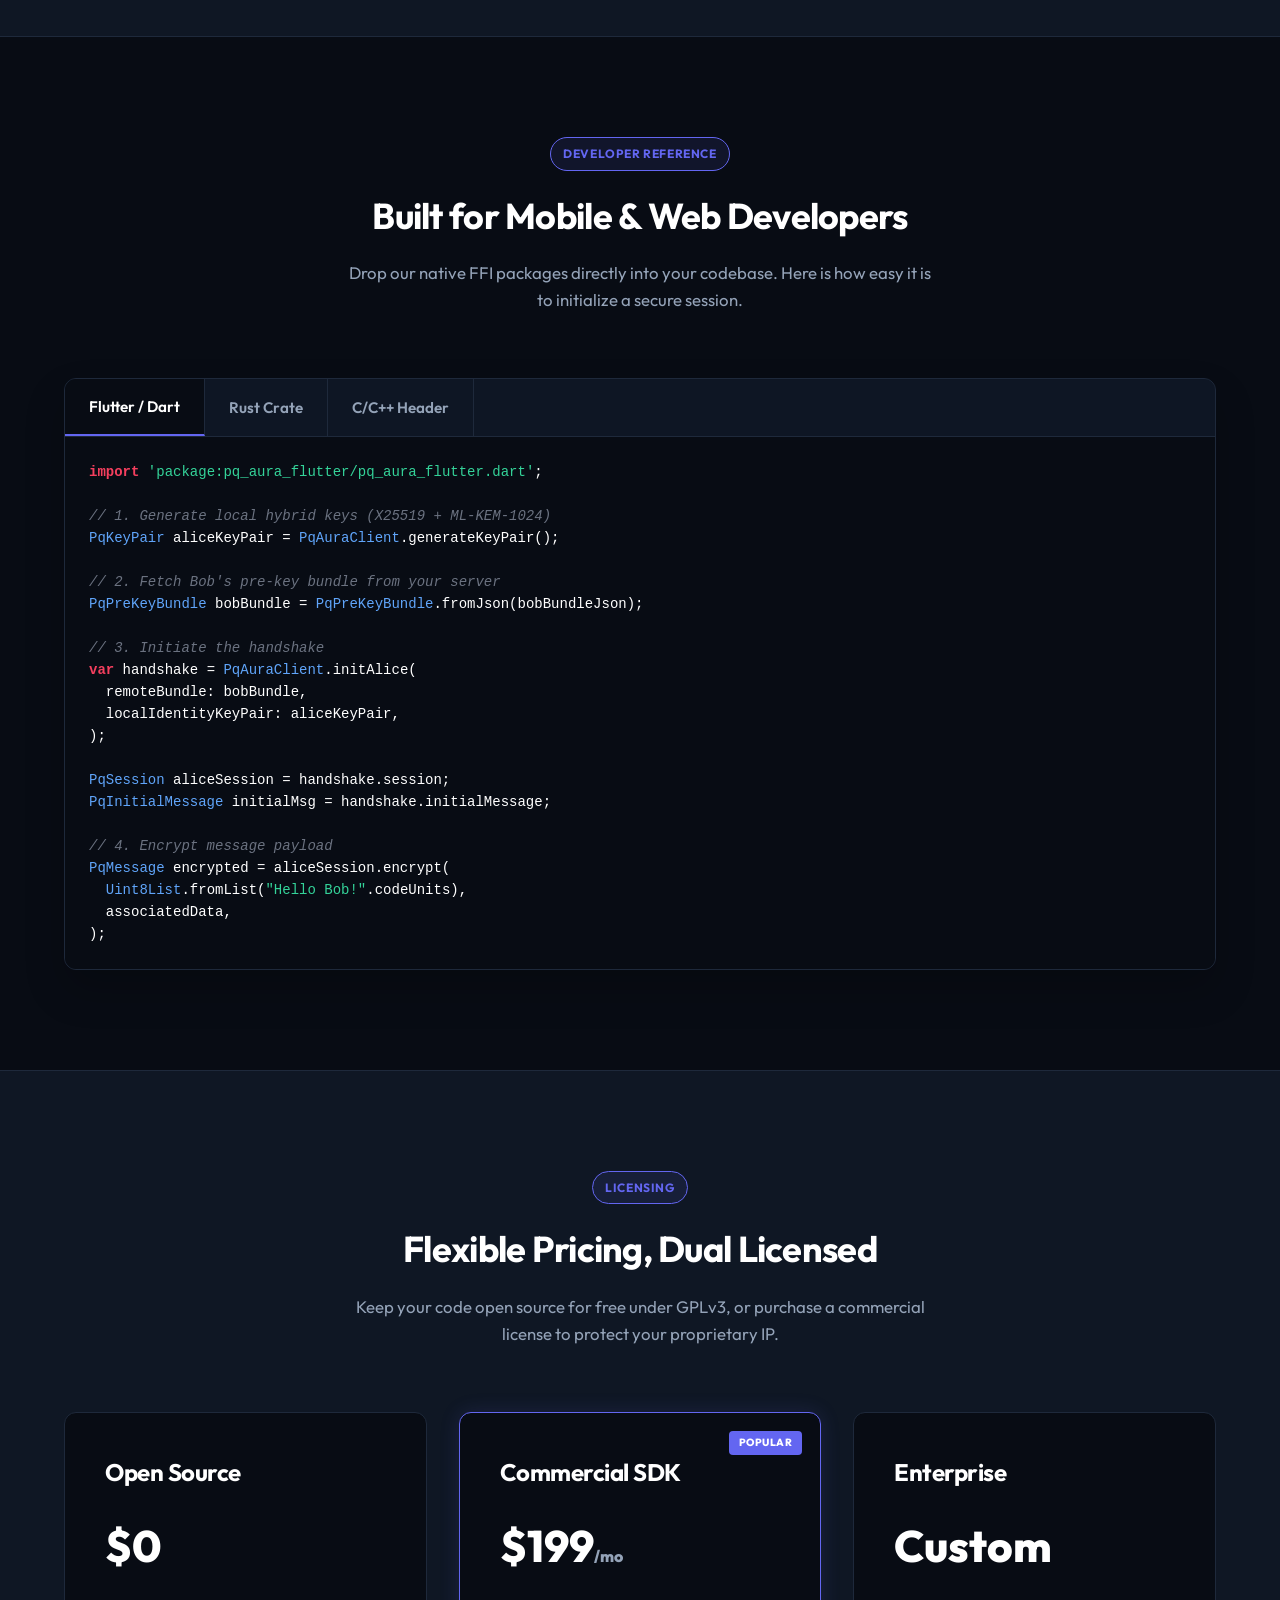
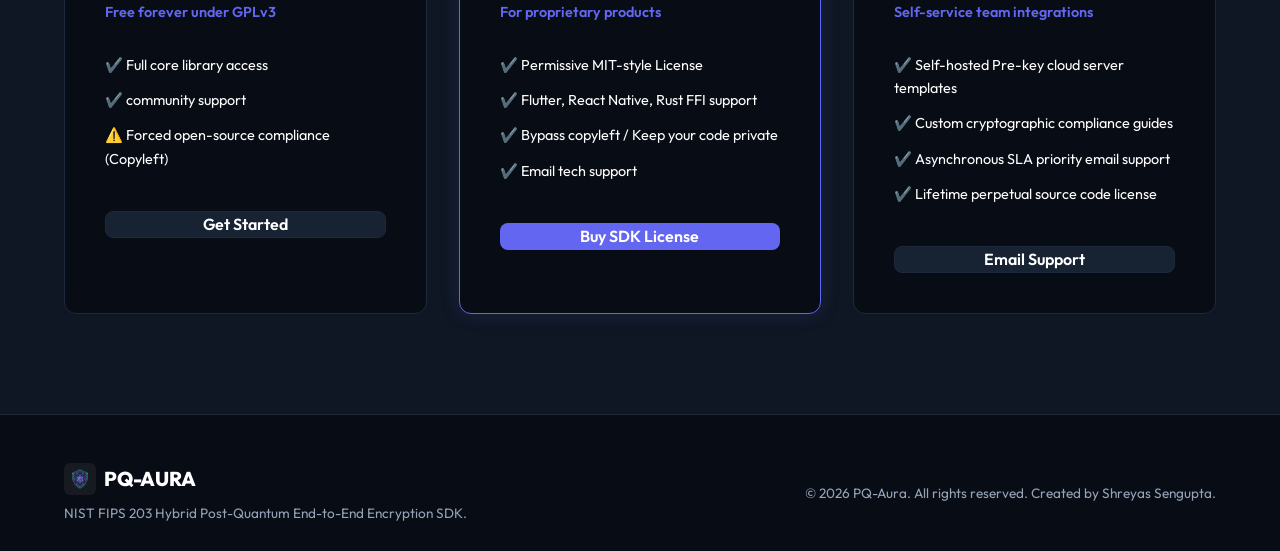
==== commit abf89825: "feat: use generated app logo and update CTAs to self-service model" ====
--- a/index.html
+++ b/index.html
@@ -19,7 +19,7 @@
     <header class="navbar" id="navbar">
         <div class="nav-container">
             <a href="#" class="logo" id="nav-logo">
-                <span class="logo-icon">🛡️</span>
+                <img src="assets/logo.jpg" alt="PQ-Aura Logo" class="logo-img">
                 <span class="logo-text">PQ-AURA</span>
             </a>
             <nav class="nav-links">
@@ -30,7 +30,7 @@
             </nav>
             <div class="nav-cta">
                 <a href="#code" class="btn btn-secondary btn-sm" id="btn-nav-docs">View SDK</a>
-                <a href="https://calendly.com" target="_blank" class="btn btn-primary btn-sm" id="btn-nav-consult">Book Audit</a>
+                <a href="#pricing" class="btn btn-primary btn-sm" id="btn-nav-consult">Buy License</a>
             </div>
         </div>
     </header>
@@ -394,14 +394,14 @@
                 <div class="pricing-card" id="price-enterprise">
                     <h3>Enterprise</h3>
                     <div class="price">Custom</div>
-                    <p class="price-subtitle">For banks, defense, and healthcare</p>
+                    <p class="price-subtitle">Self-service team integrations</p>
                     <ul class="price-features">
-                        <li>✔️ FIPS 140-3 validation consulting</li>
-                        <li>✔️ Dedicated hosted pre-key cloud servers</li>
-                        <li>✔️ 24/7 Phone & slack support</li>
-                        <li>✔️ Custom cryptographic integration</li>
+                        <li>✔️ Self-hosted Pre-key cloud server templates</li>
+                        <li>✔️ Custom cryptographic compliance guides</li>
+                        <li>✔️ Asynchronous SLA priority email support</li>
+                        <li>✔️ Lifetime perpetual source code license</li>
                     </ul>
-                    <a href="https://calendly.com" class="btn btn-secondary btn-block" id="btn-pricing-enterprise">Contact Sales</a>
+                    <a href="mailto:support@pqaura.com" class="btn btn-secondary btn-block" id="btn-pricing-enterprise">Email Support</a>
                 </div>
             </div>
         </div>
@@ -412,7 +412,7 @@
         <div class="footer-container">
             <div class="footer-left">
                 <a href="#" class="logo">
-                    <span class="logo-icon">🛡️</span>
+                    <img src="assets/logo.jpg" alt="PQ-Aura Logo" class="logo-img">
                     <span class="logo-text">PQ-AURA</span>
                 </a>
                 <p>NIST FIPS 203 Hybrid Post-Quantum End-to-End Encryption SDK.</p>
--- a/style.css
+++ b/style.css
@@ -181,6 +181,13 @@
   letter-spacing: -0.01em;
 }
 
+.logo-img {
+  width: 32px;
+  height: 32px;
+  border-radius: 6px;
+  object-fit: cover;
+}
+
 .logo-icon {
   font-size: 1.5rem;
 }
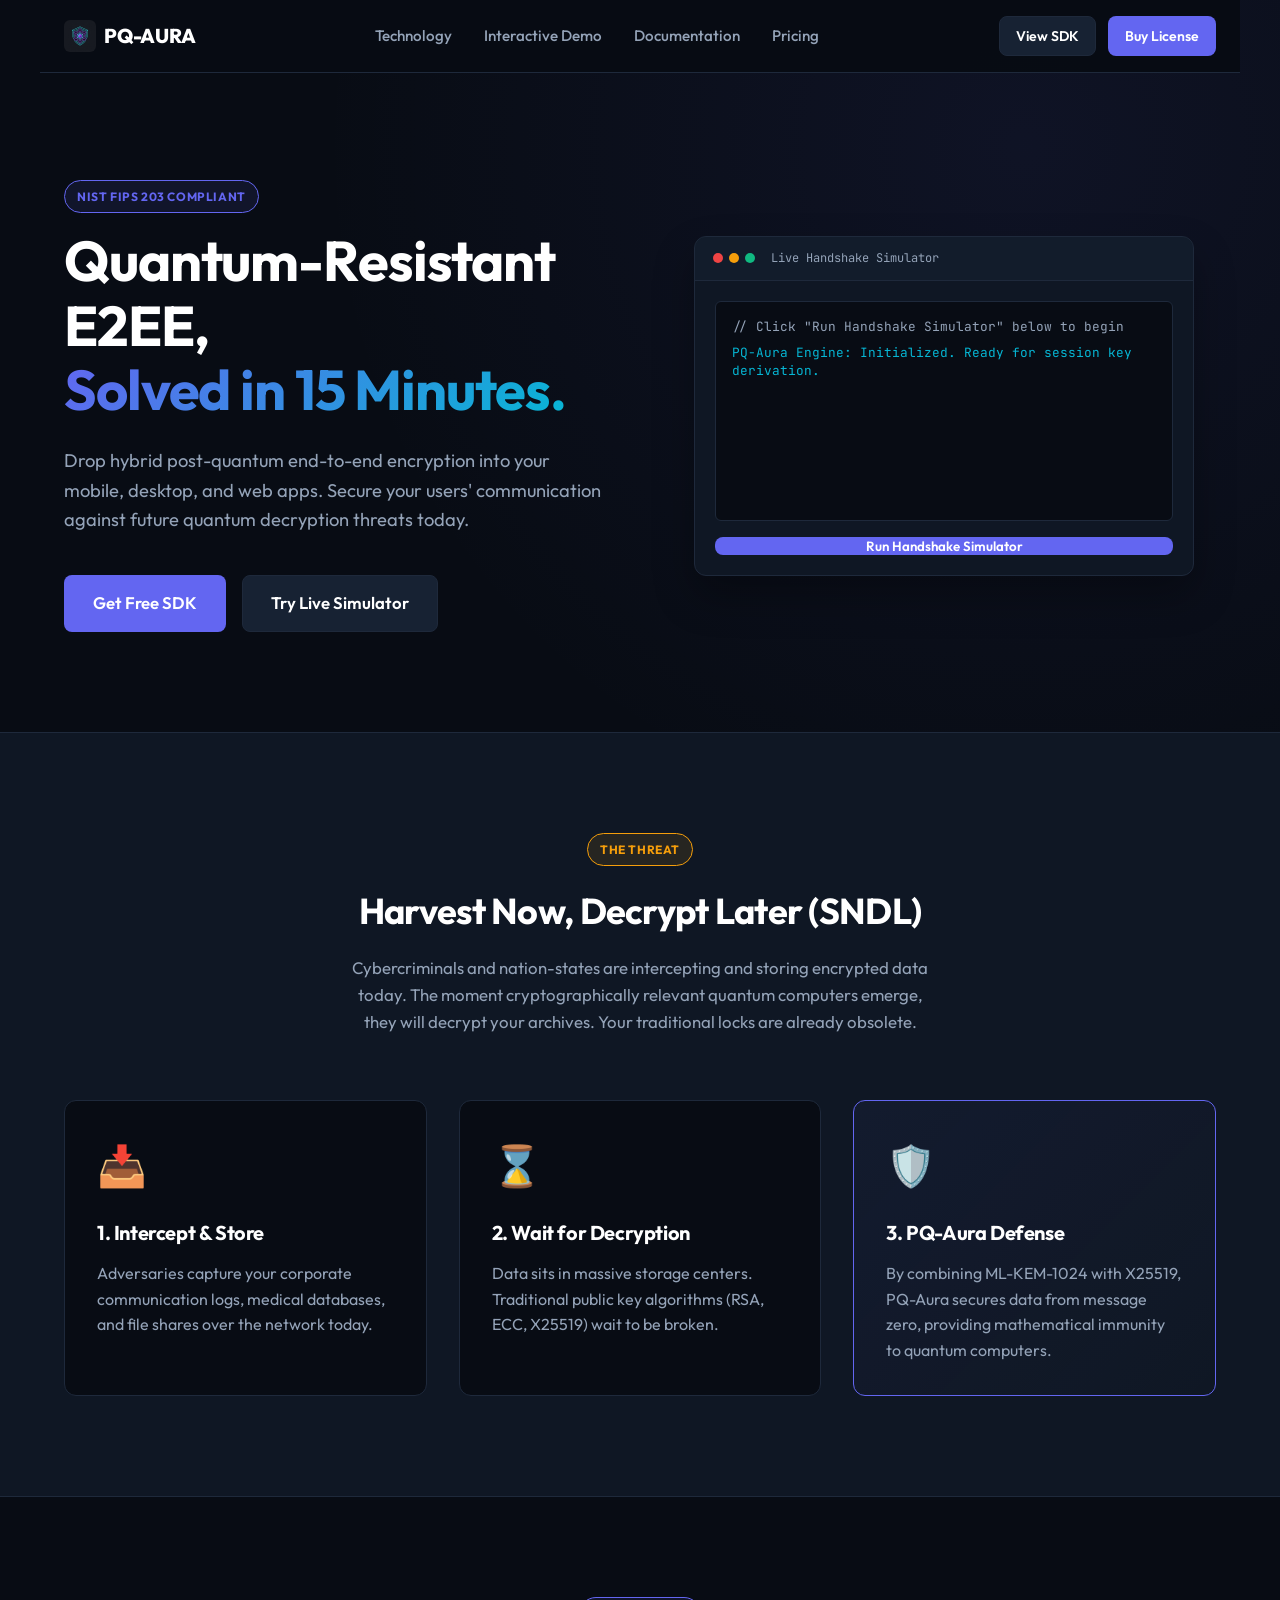
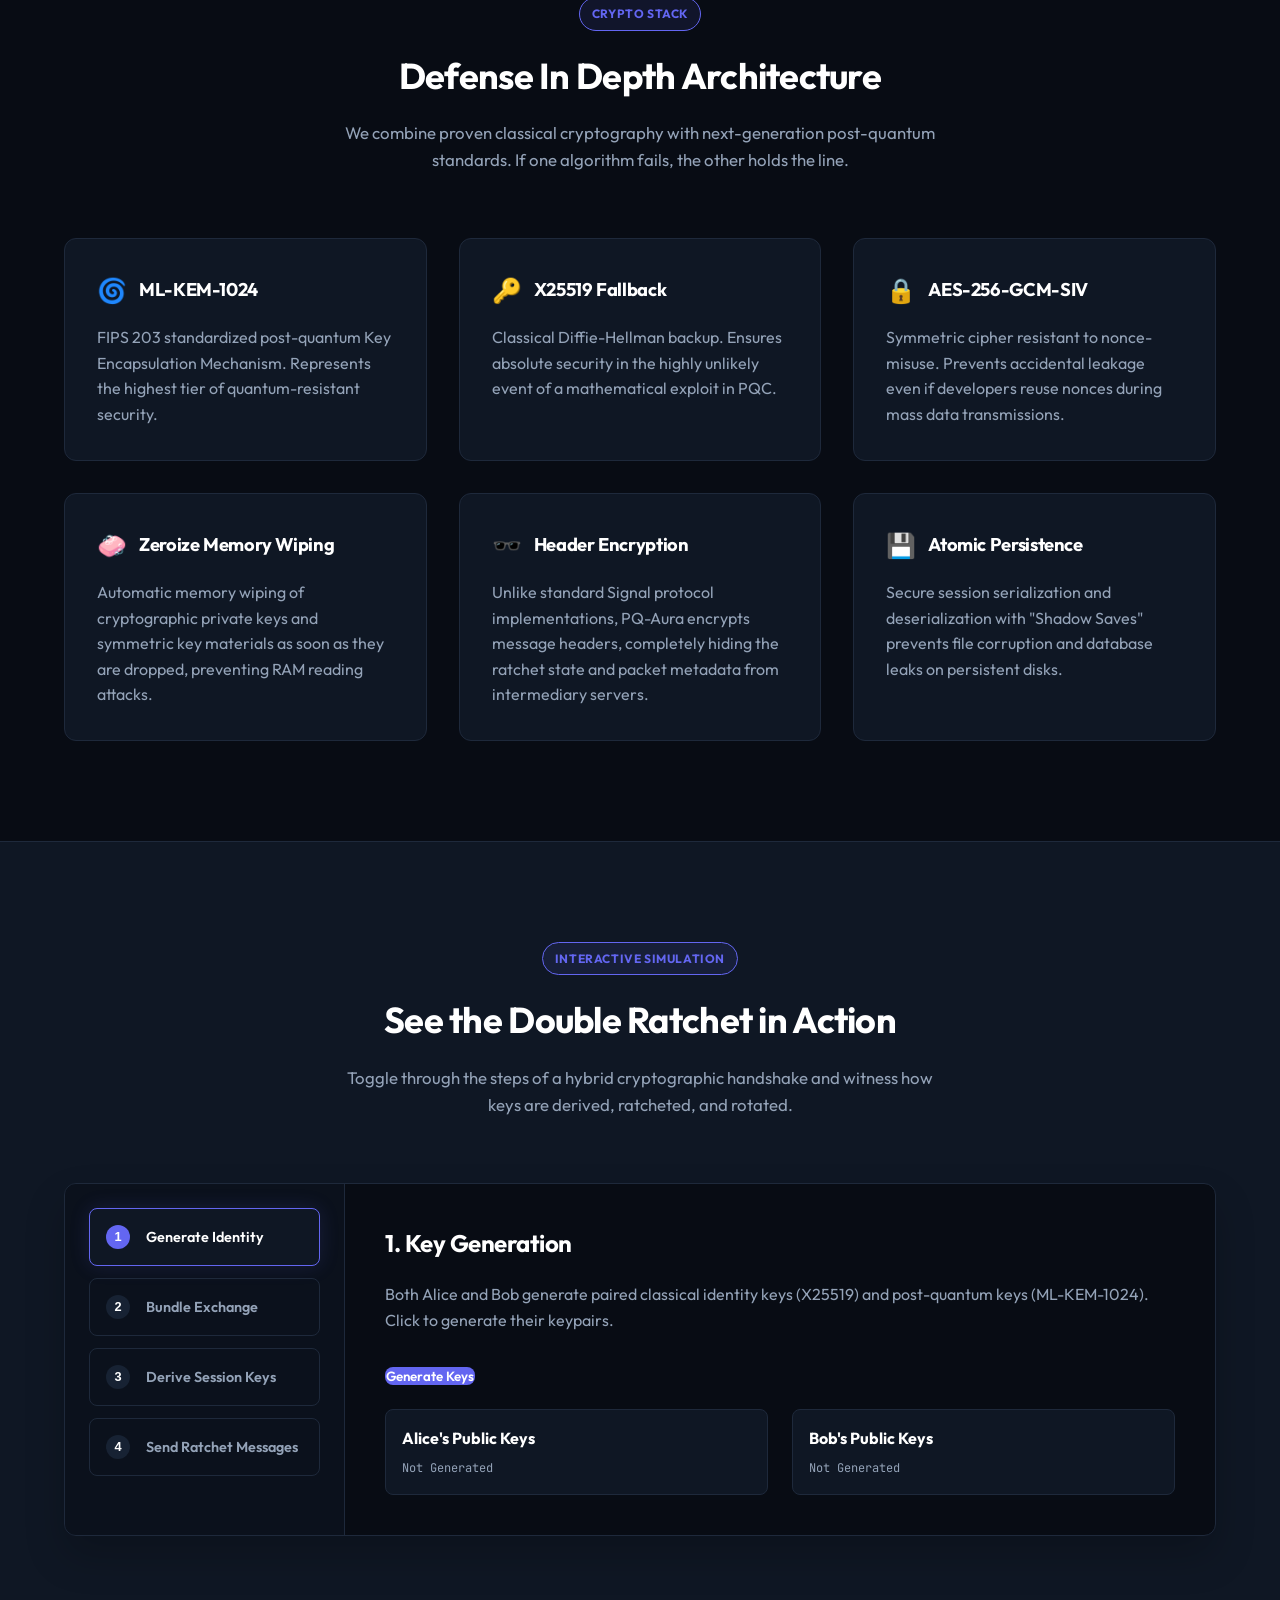
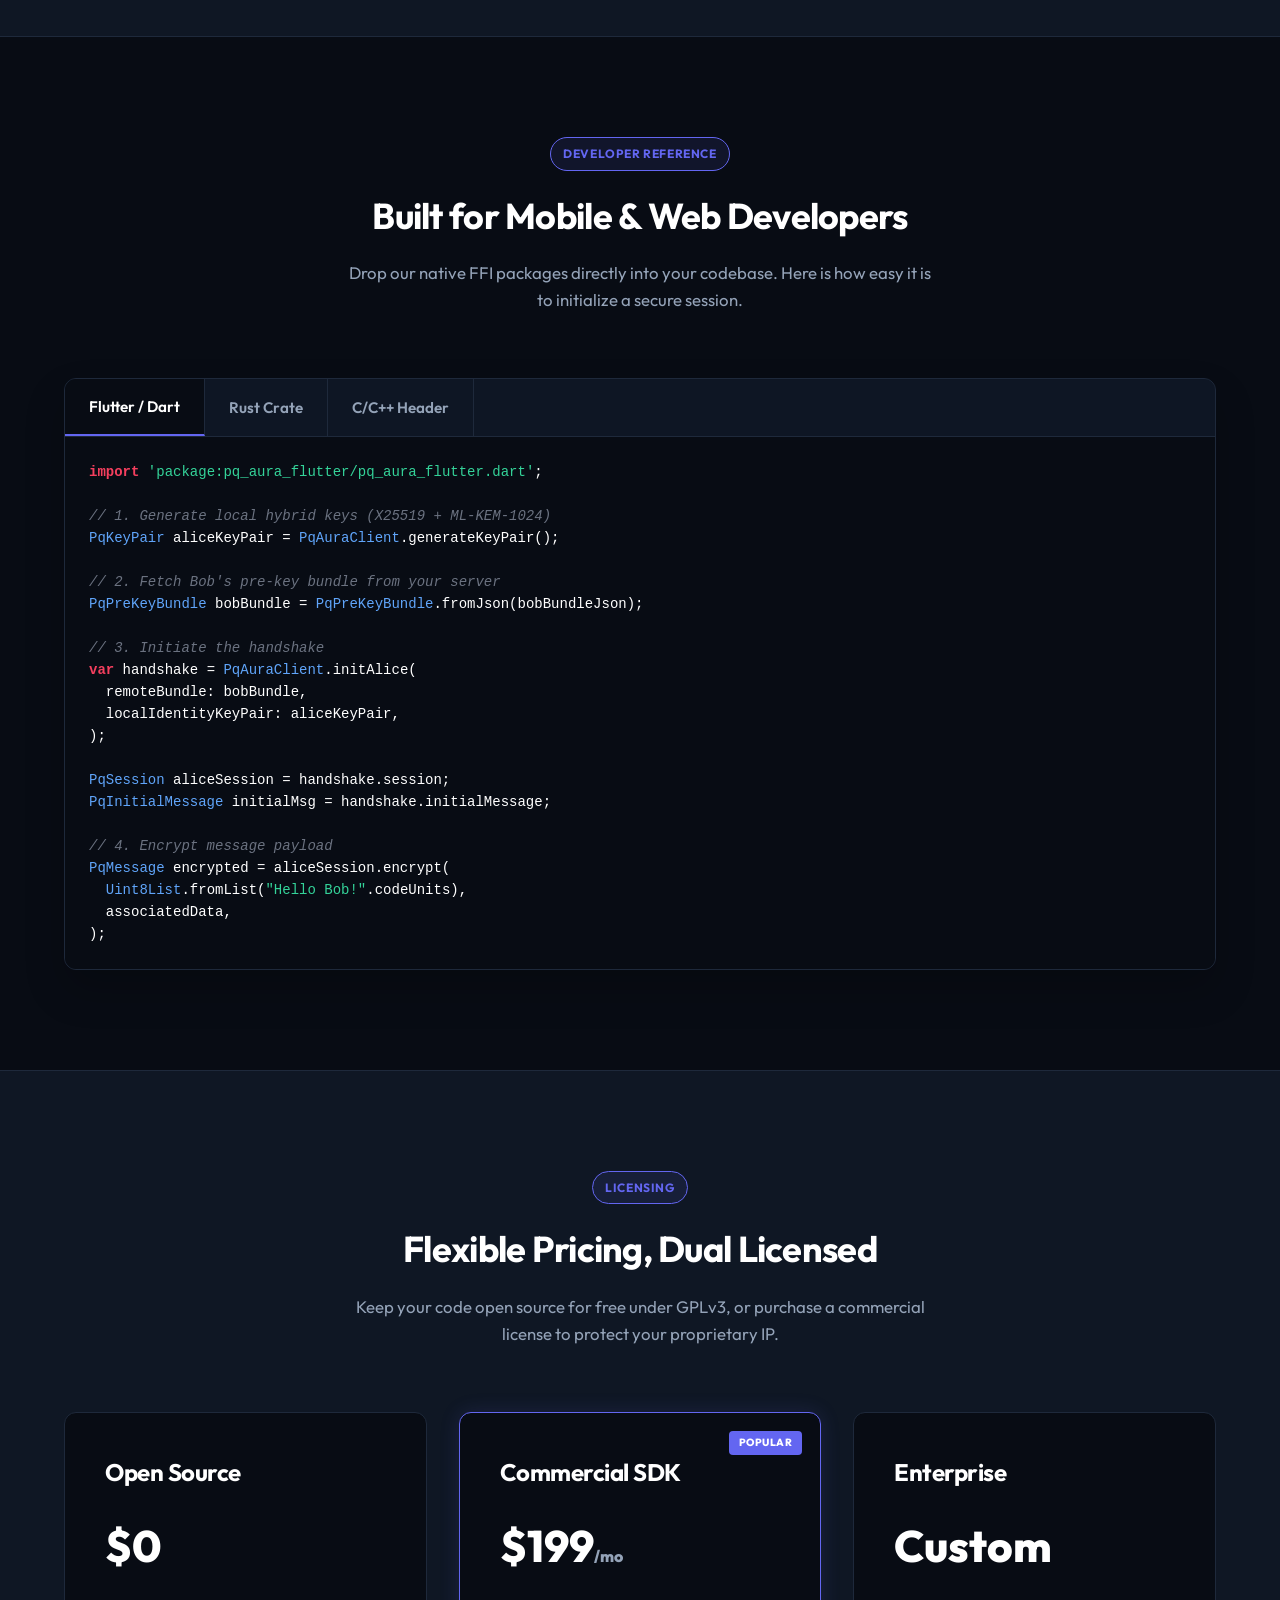
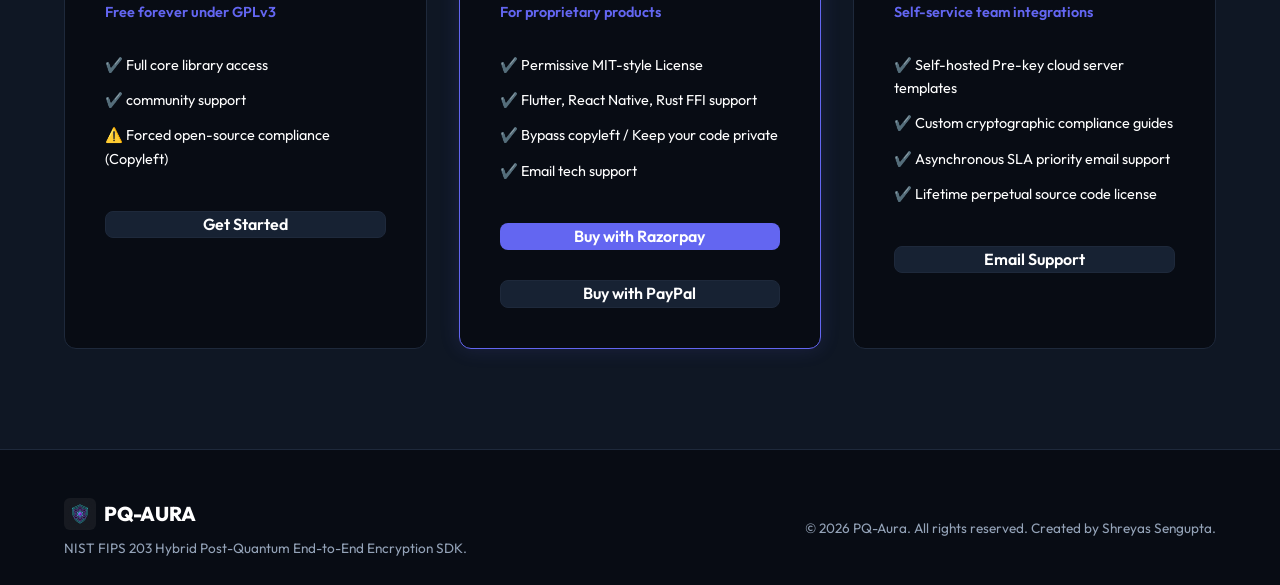
==== commit 012ea912: "feat: replace Stripe with Razorpay and PayPal payment buttons" ====
--- a/index.html
+++ b/index.html
@@ -388,7 +388,8 @@
                         <li>✔️ Bypass copyleft / Keep your code private</li>
                         <li>✔️ Email tech support</li>
                     </ul>
-                    <a href="https://stripe.com" class="btn btn-primary btn-block" id="btn-pricing-commercial">Buy SDK License</a>
+                    <a href="https://razorpay.com" class="btn btn-primary btn-block" id="btn-pricing-commercial" style="margin-bottom: 10px;">Buy with Razorpay</a>
+                    <a href="https://paypal.com" class="btn btn-secondary btn-block" id="btn-pricing-paypal">Buy with PayPal</a>
                 </div>
 
                 <div class="pricing-card" id="price-enterprise">
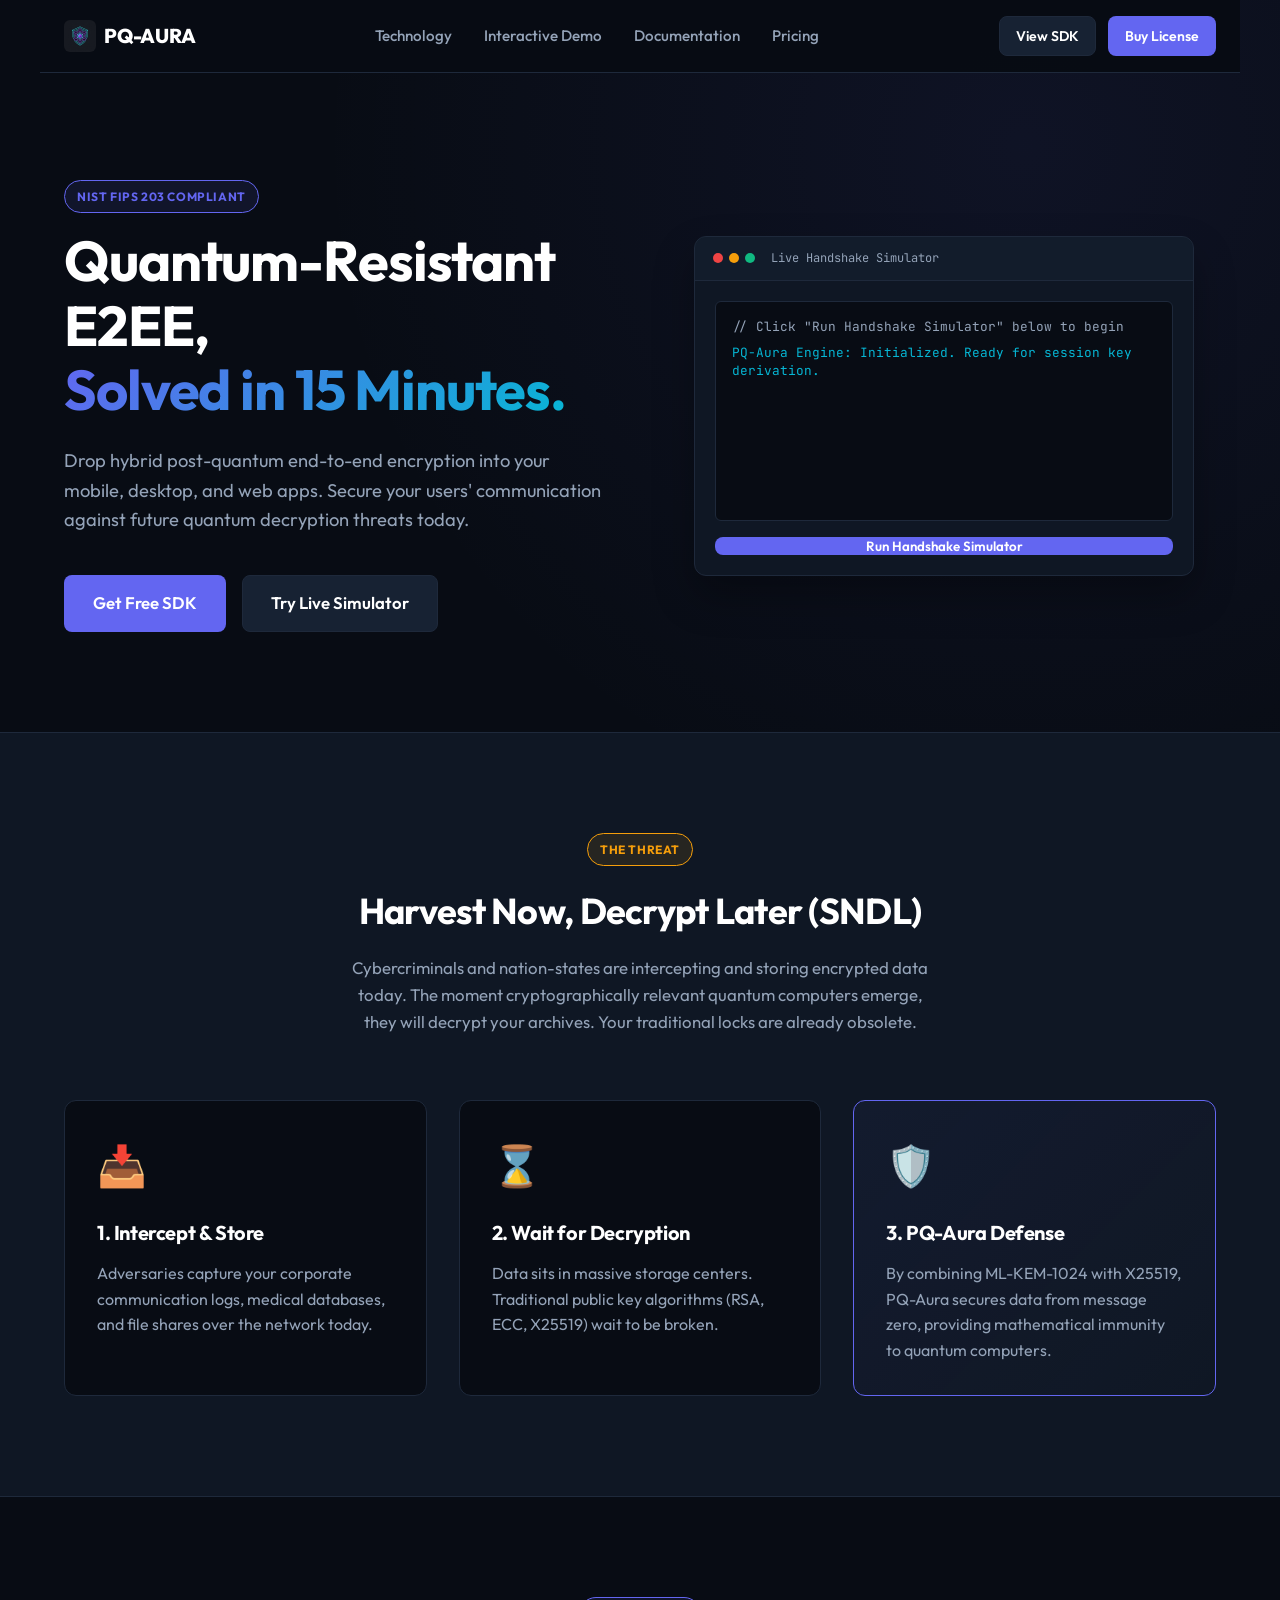
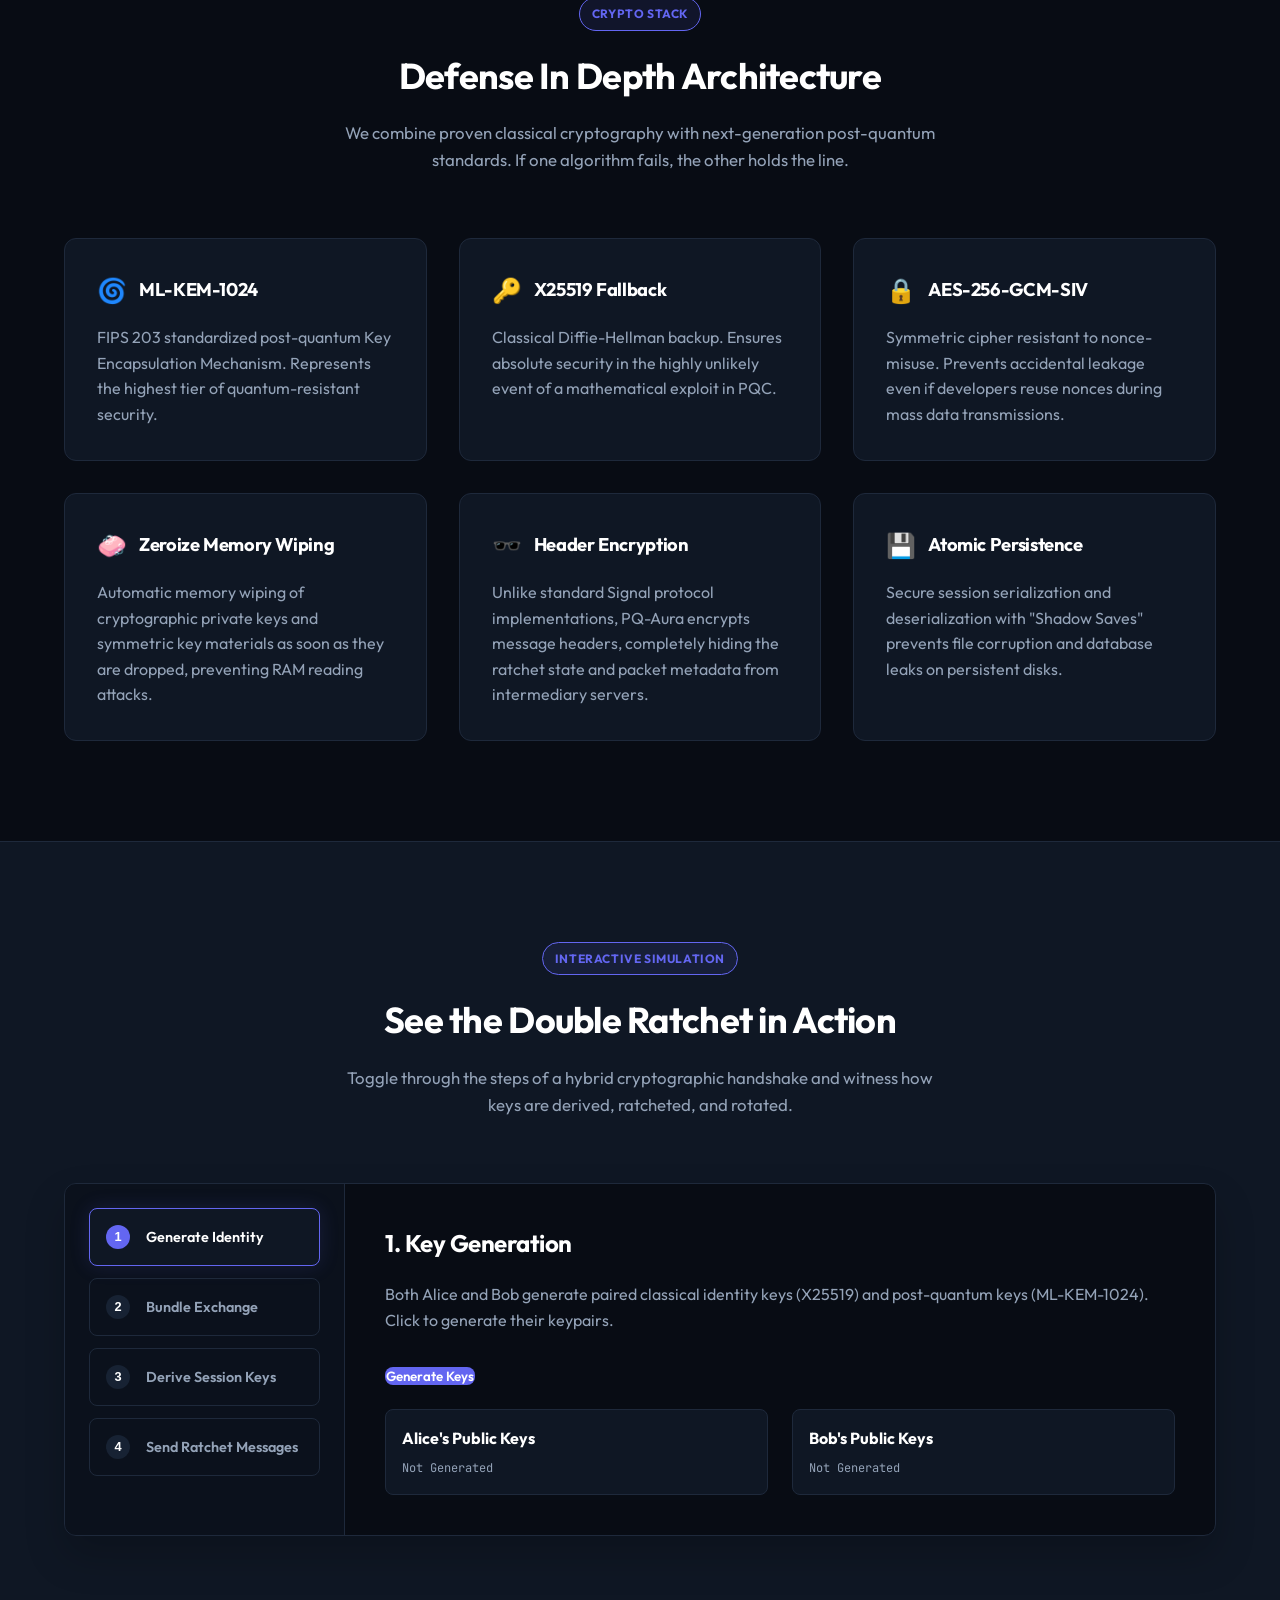
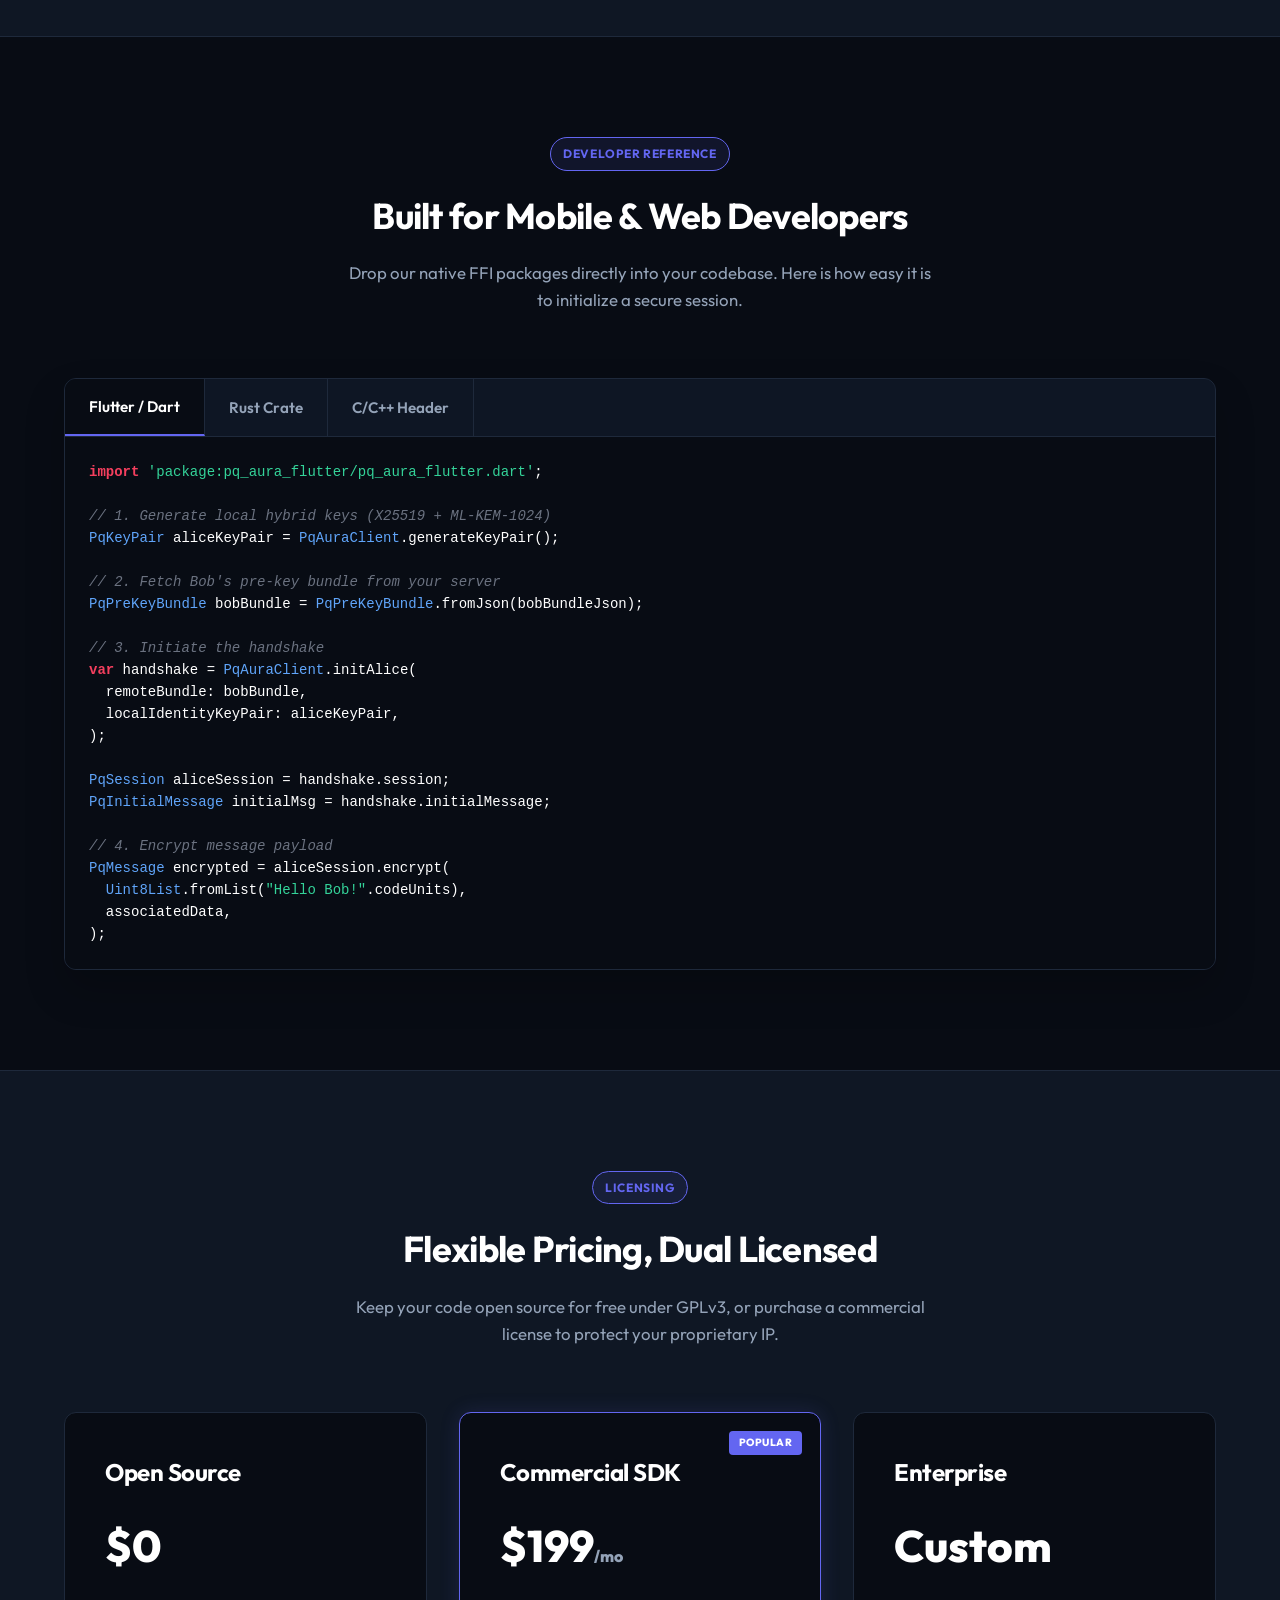
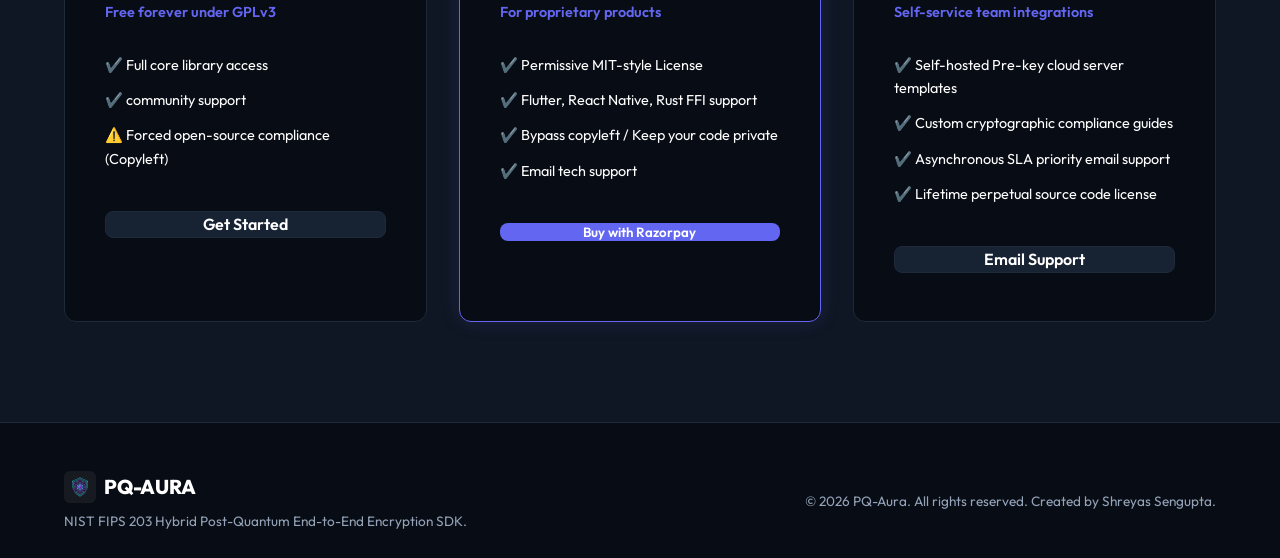
==== commit 0f6b7587: "feat: implement Razorpay and PayPal dynamic checkout loaded from Axum /config endpoint" ====
--- a/index.html
+++ b/index.html
@@ -388,8 +388,8 @@
                         <li>✔️ Bypass copyleft / Keep your code private</li>
                         <li>✔️ Email tech support</li>
                     </ul>
-                    <a href="https://razorpay.com" class="btn btn-primary btn-block" id="btn-pricing-commercial" style="margin-bottom: 10px;">Buy with Razorpay</a>
-                    <a href="https://paypal.com" class="btn btn-secondary btn-block" id="btn-pricing-paypal">Buy with PayPal</a>
+                    <button class="btn btn-primary btn-block" id="btn-pricing-commercial" style="margin-bottom: 10px;">Buy with Razorpay</button>
+                    <div id="paypal-button-container" style="width: 100%; margin-top: 10px;"></div>
                 </div>
 
                 <div class="pricing-card" id="price-enterprise">
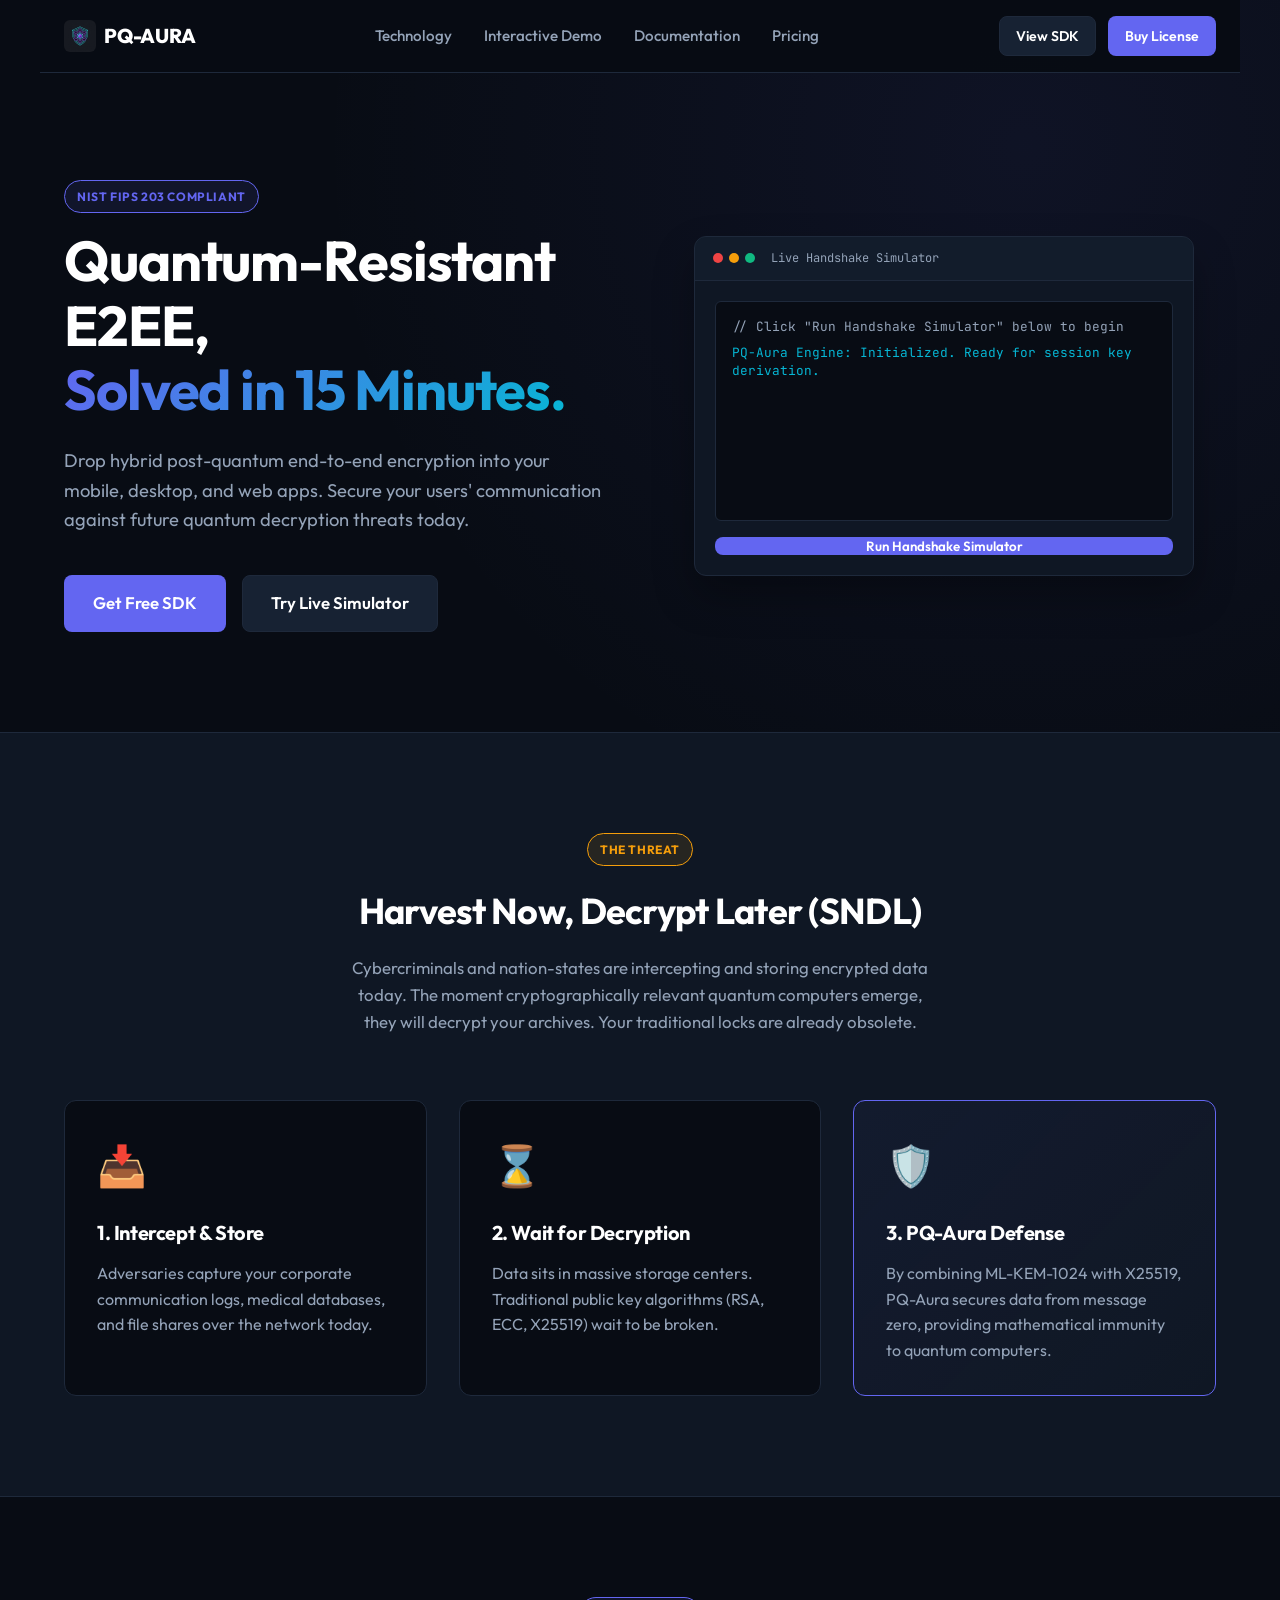
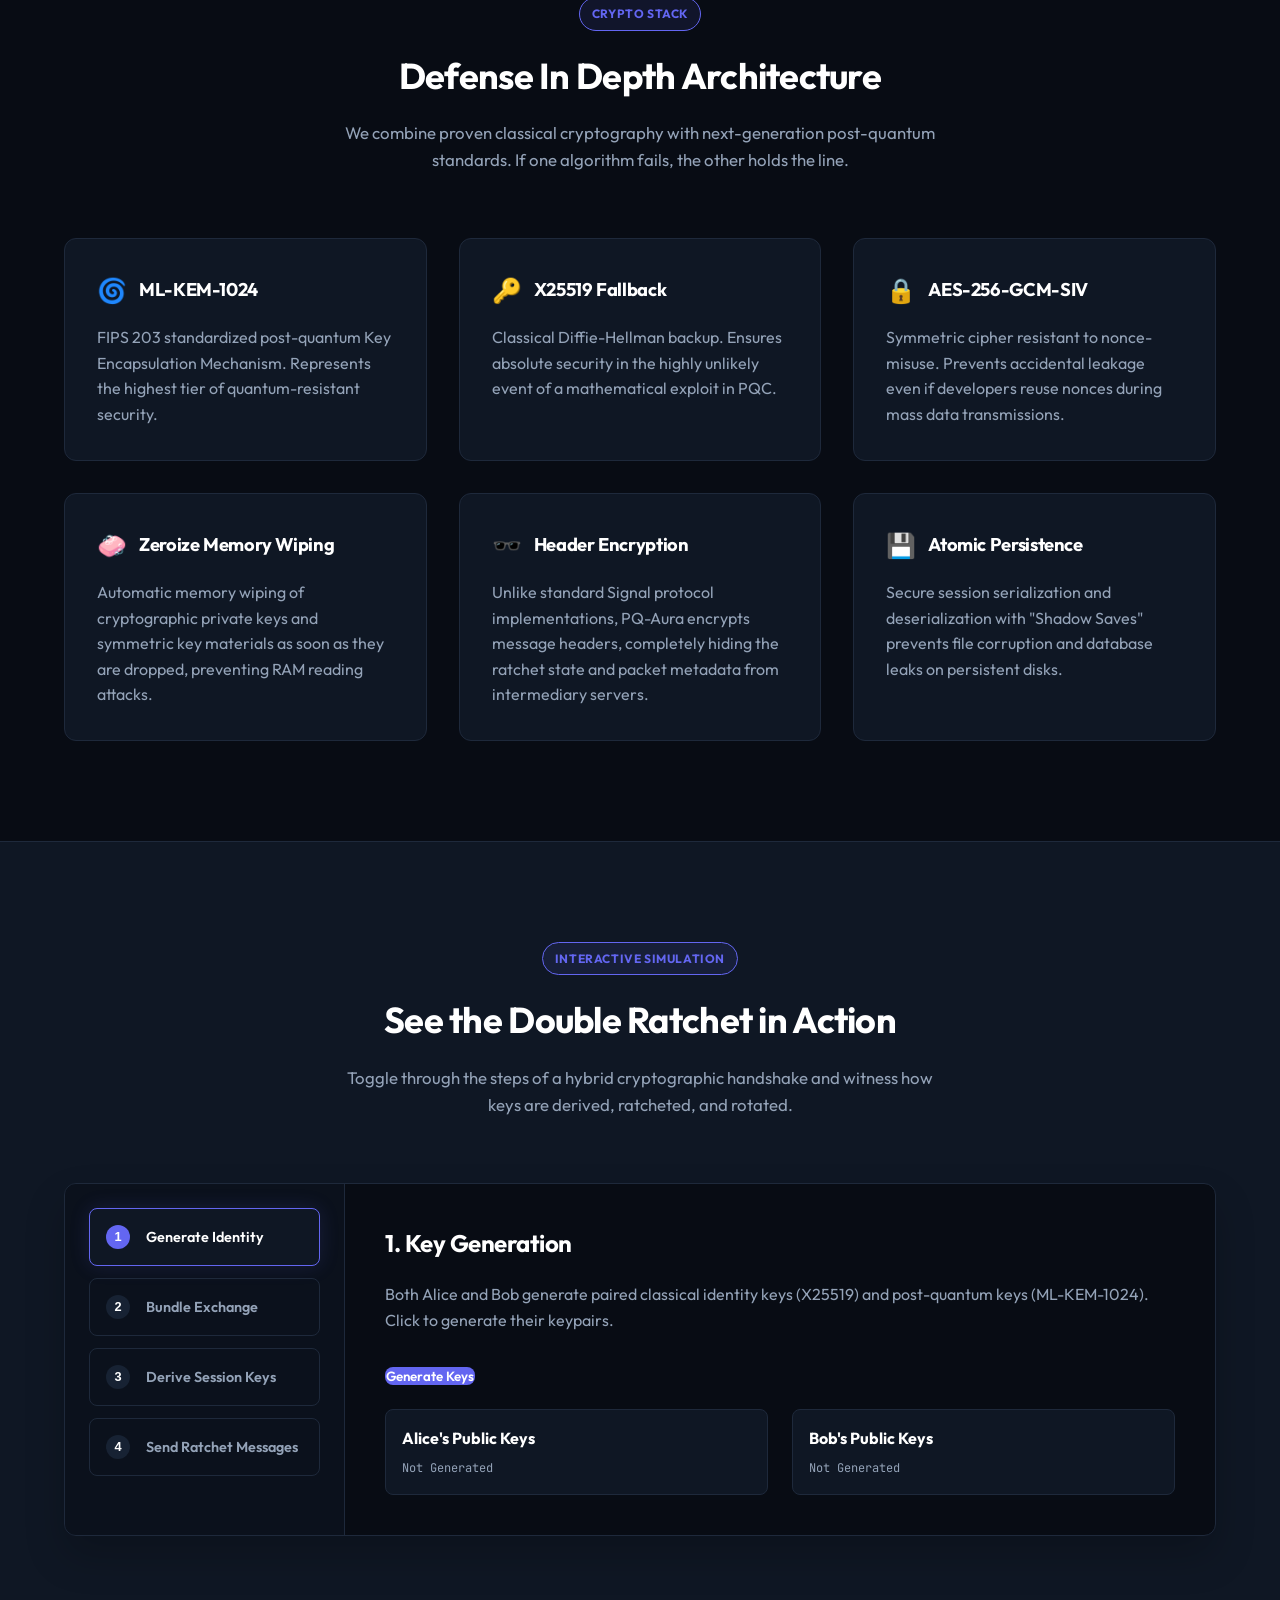
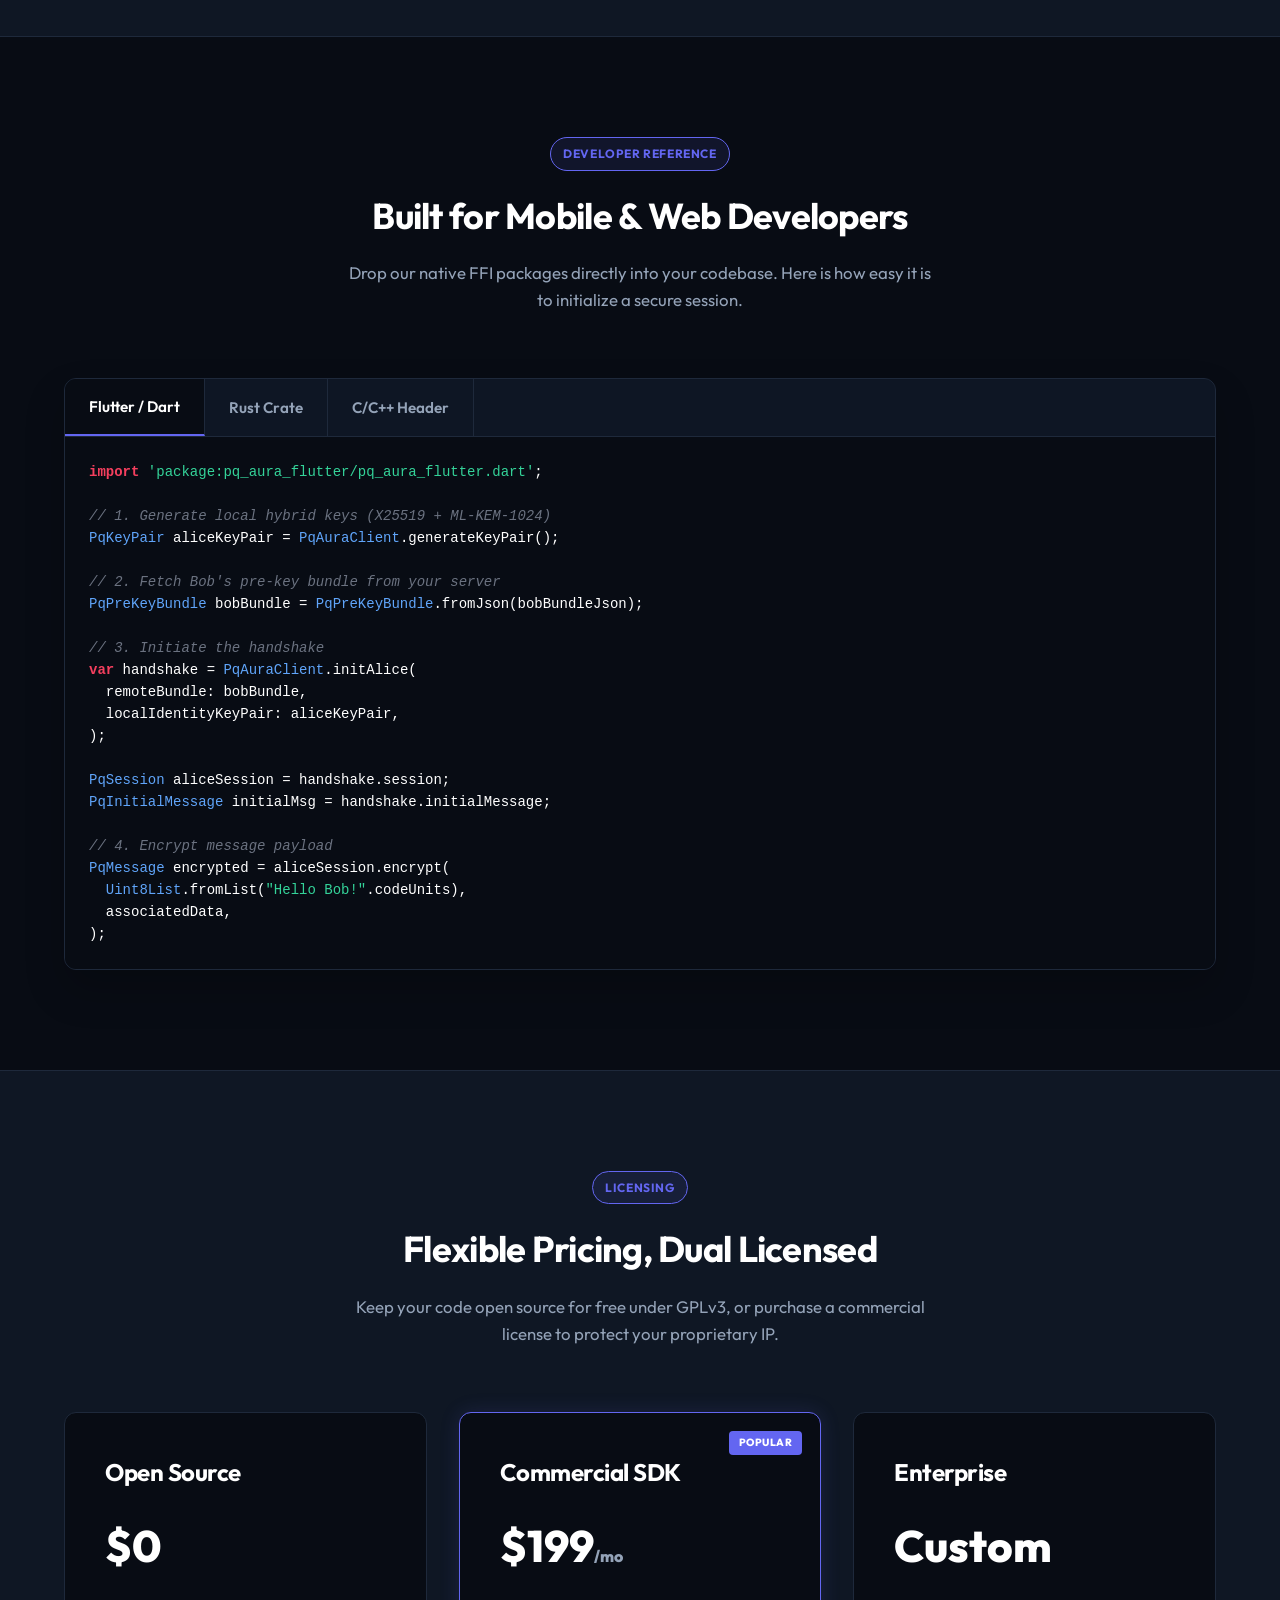
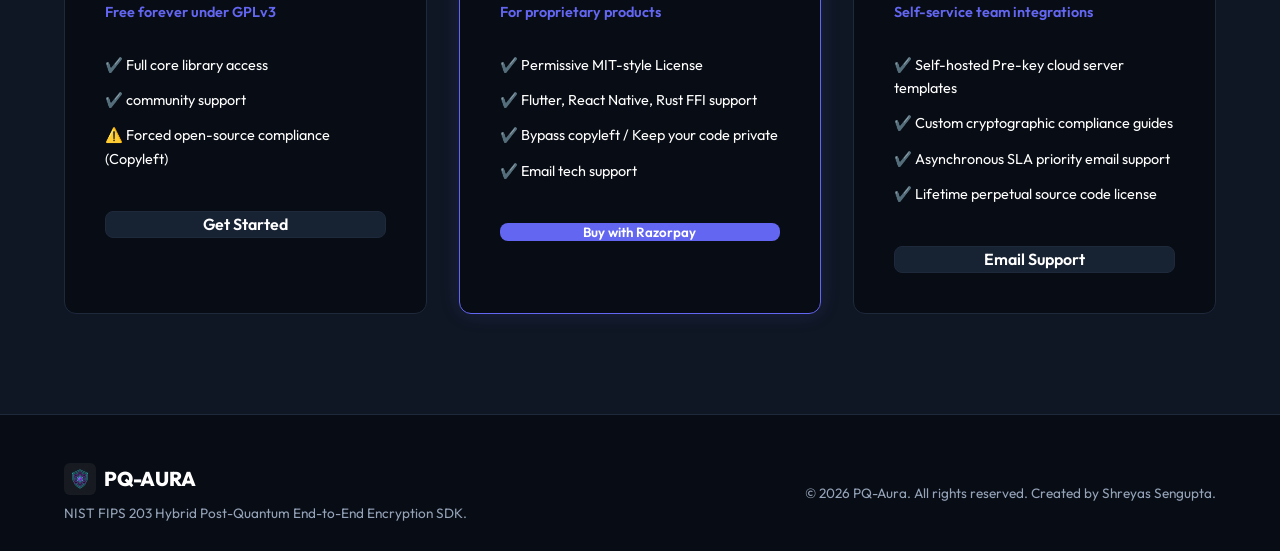
==== commit 8c863500: "feat(payment): switch to Razorpay-only subscription model and clean up PayPal" ====
--- a/index.html
+++ b/index.html
@@ -388,8 +388,7 @@
                         <li>✔️ Bypass copyleft / Keep your code private</li>
                         <li>✔️ Email tech support</li>
                     </ul>
-                    <button class="btn btn-primary btn-block" id="btn-pricing-commercial" style="margin-bottom: 10px;">Buy with Razorpay</button>
-                    <div id="paypal-button-container" style="width: 100%; margin-top: 10px;"></div>
+                    <button class="btn btn-primary btn-block" id="btn-pricing-commercial">Buy with Razorpay</button>
                 </div>
 
                 <div class="pricing-card" id="price-enterprise">
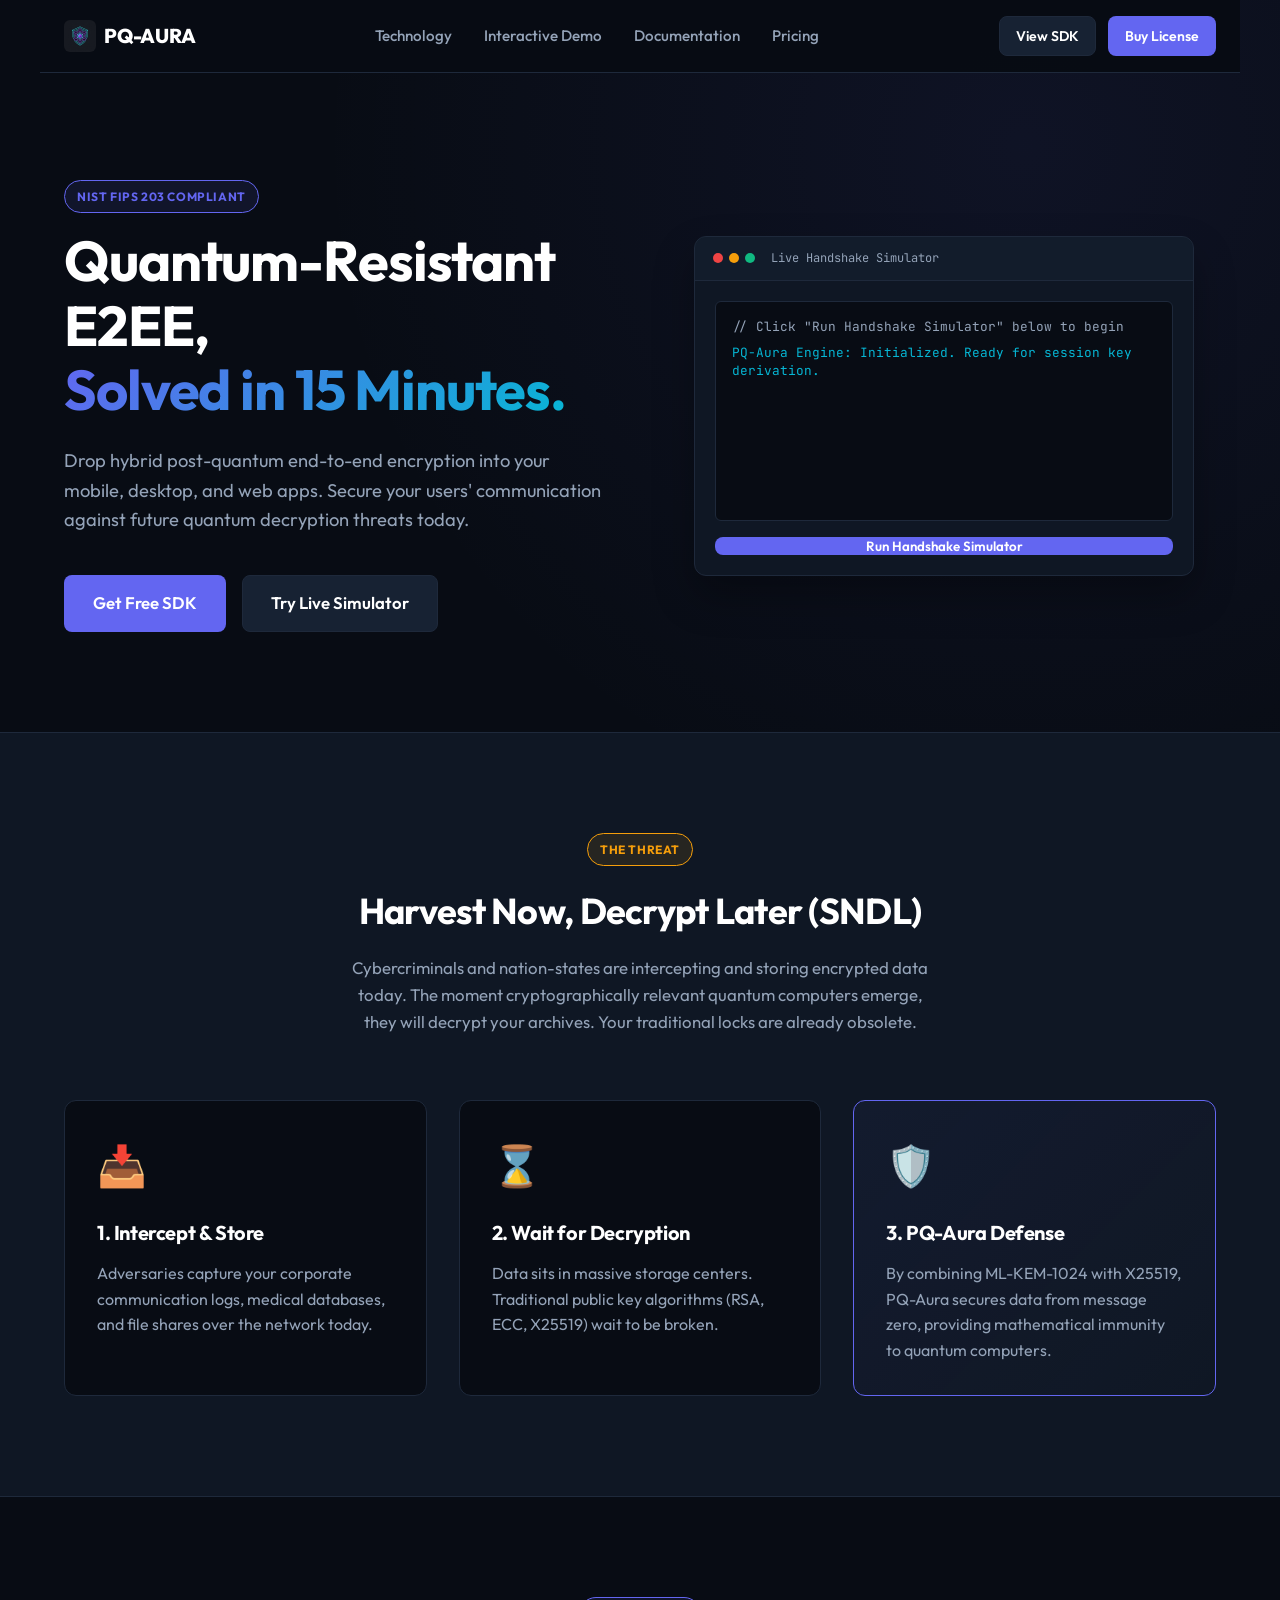
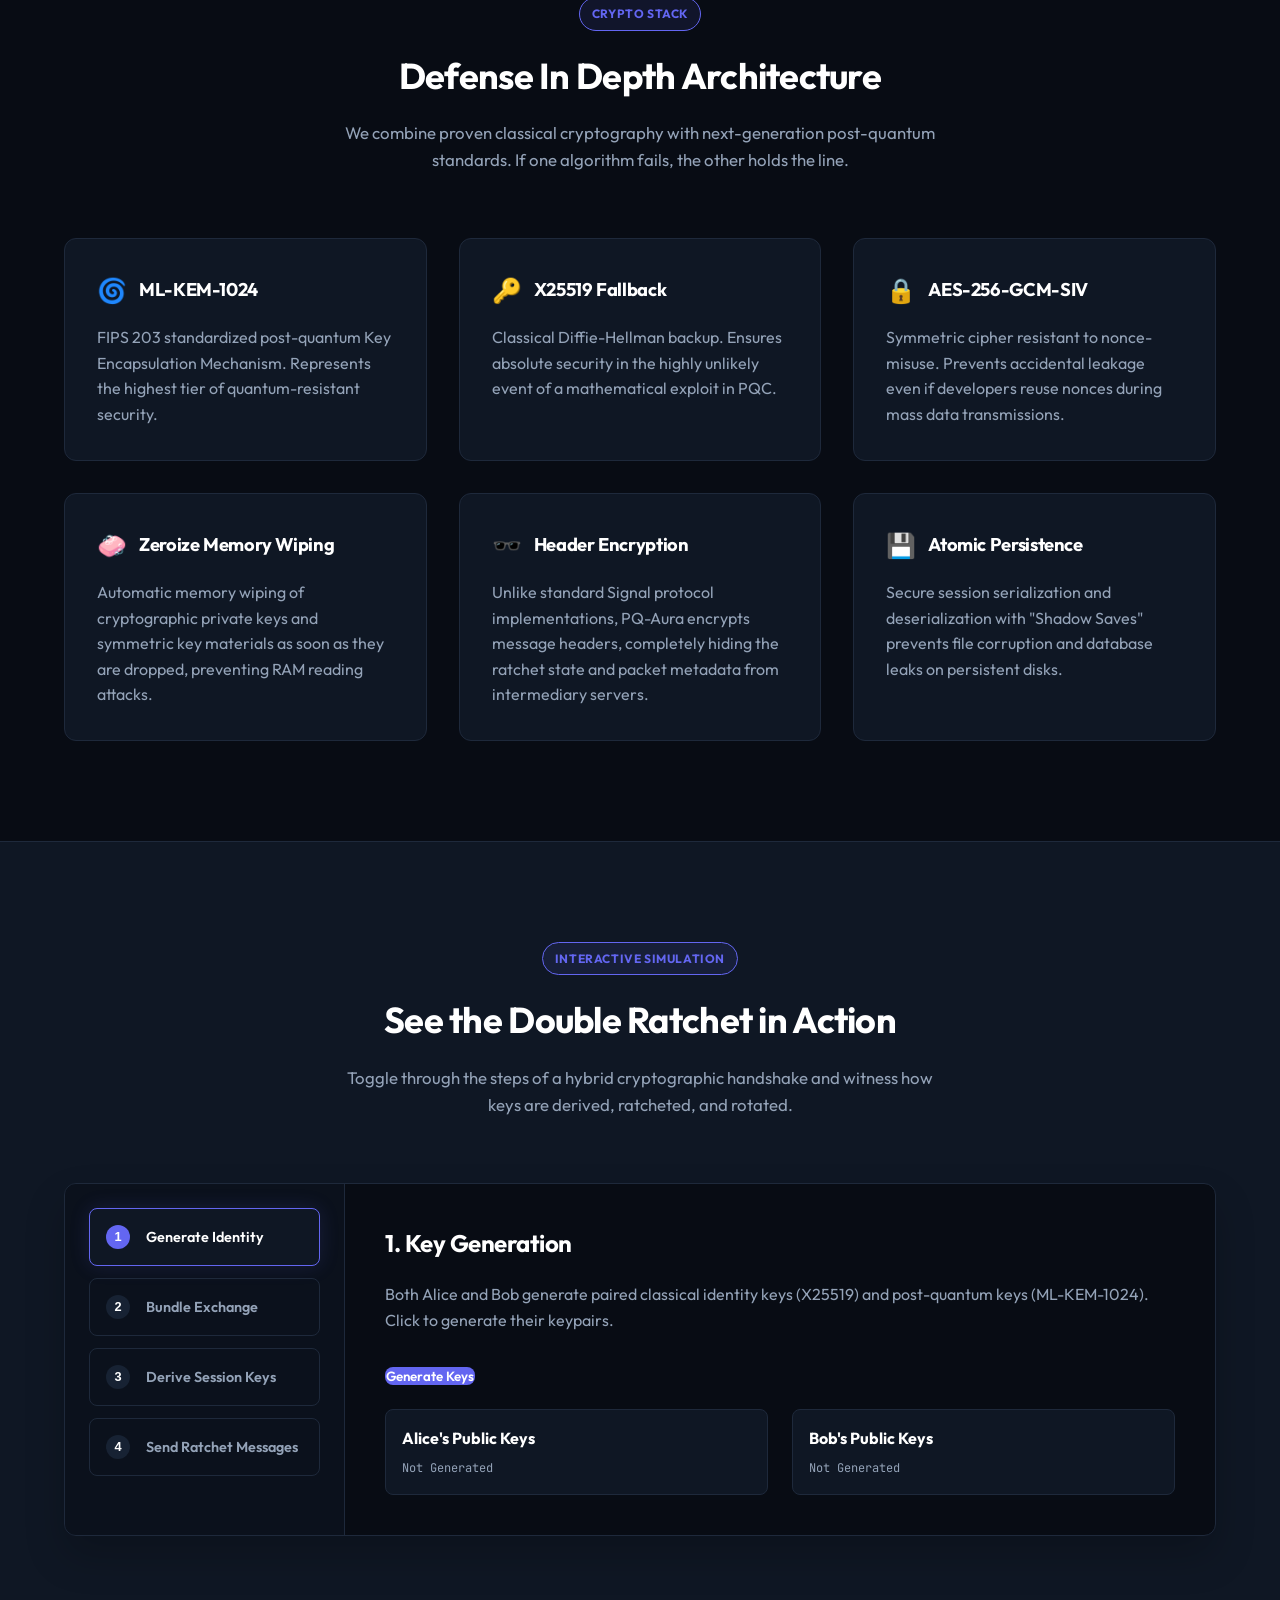
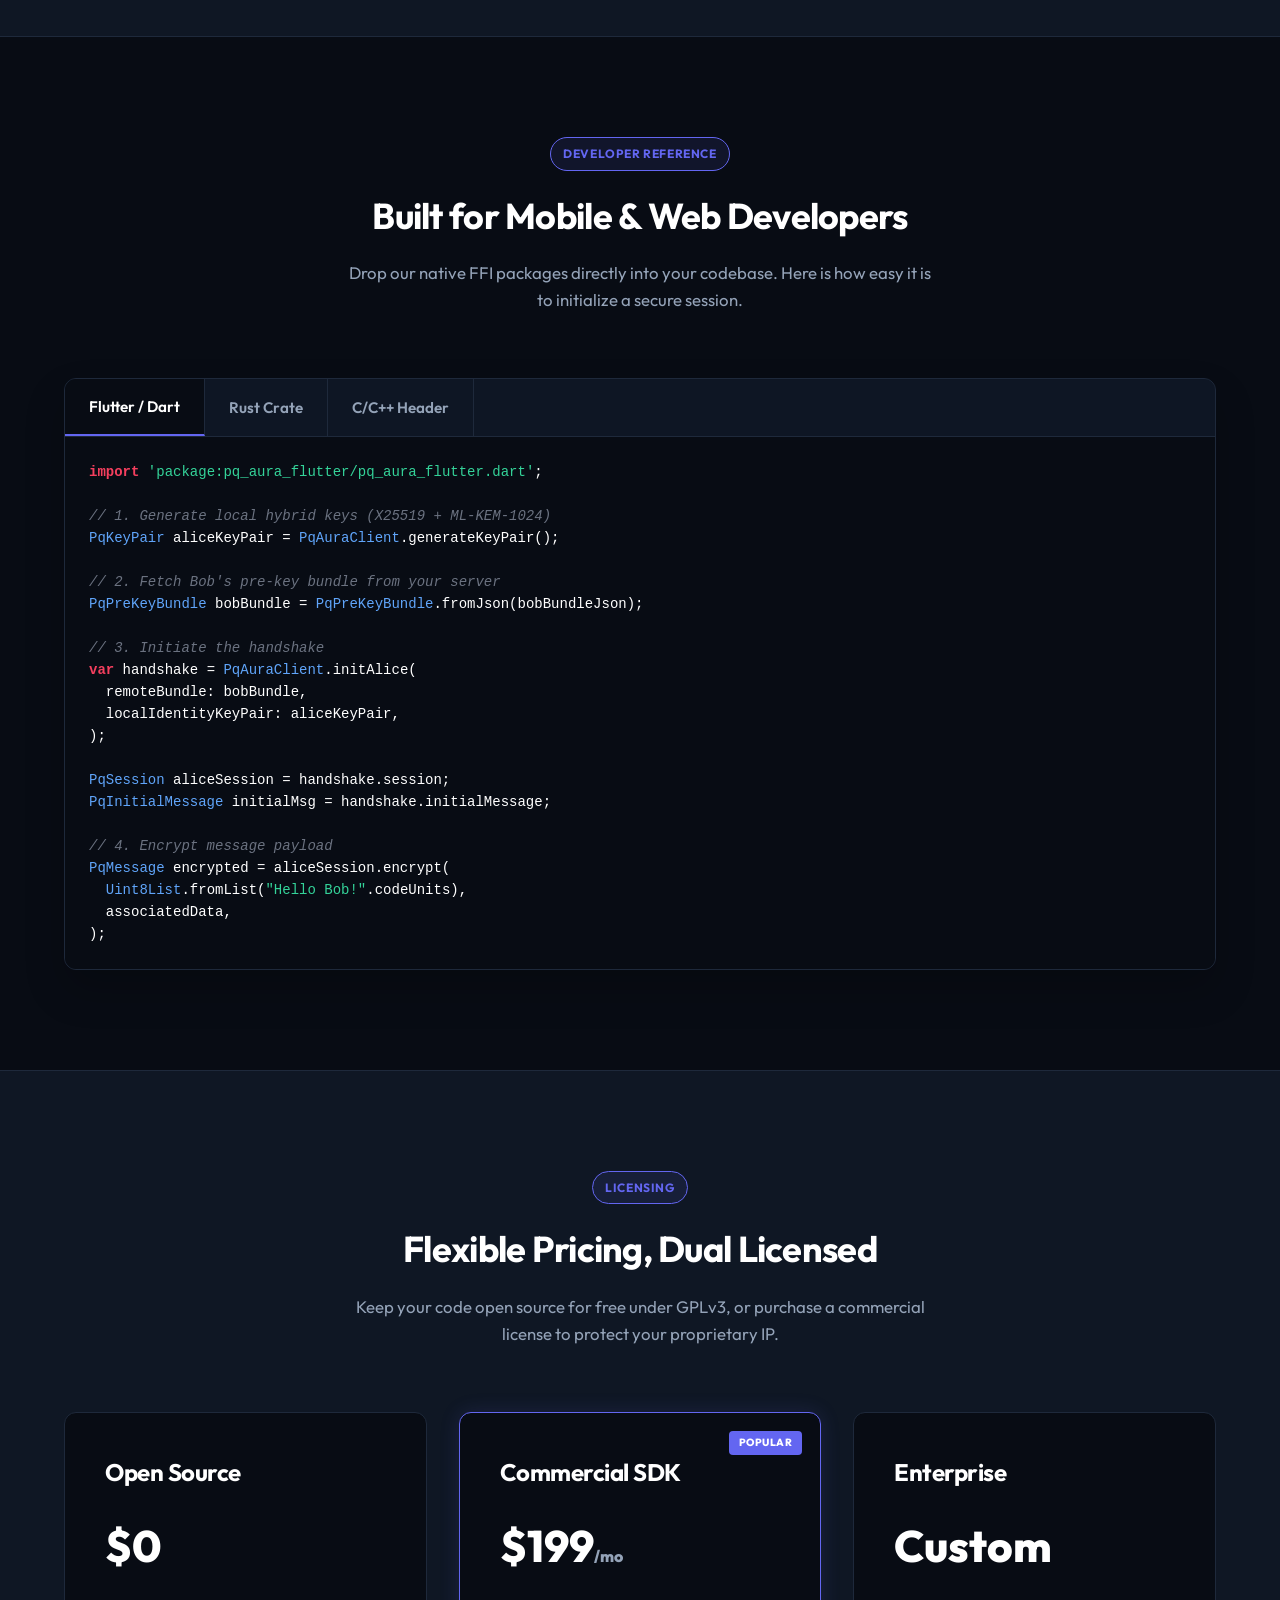
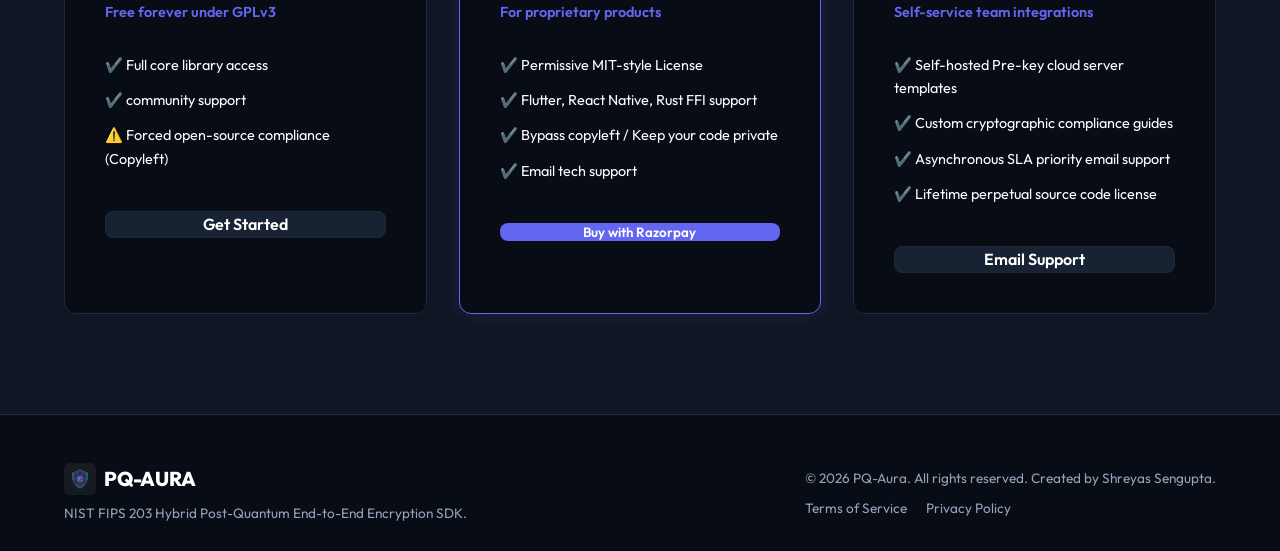
==== commit 69f92e58: "feat(website): add ToS, Privacy Policy, post-payment modal, and footer links" ====
--- a/index.html
+++ b/index.html
@@ -419,6 +419,10 @@
             </div>
             <div class="footer-right">
                 <p>&copy; 2026 PQ-Aura. All rights reserved. Created by Shreyas Sengupta.</p>
+                <p style="margin-top:8px;">
+                    <a href="terms.html" style="color:var(--text-muted);text-decoration:none;margin-right:16px;transition:color 0.2s;" onmouseover="this.style.color='var(--accent-primary)'" onmouseout="this.style.color='var(--text-muted)'">Terms of Service</a>
+                    <a href="privacy.html" style="color:var(--text-muted);text-decoration:none;transition:color 0.2s;" onmouseover="this.style.color='var(--accent-primary)'" onmouseout="this.style.color='var(--text-muted)'">Privacy Policy</a>
+                </p>
             </div>
         </div>
     </footer>
--- a/style.css
+++ b/style.css
@@ -842,3 +842,150 @@
     border-bottom: 1px solid var(--border-color);
   }
 }
+
+/* ==========================================================================
+   Payment Success Modal
+   ========================================================================== */
+#payment-success-modal {
+  display: none;
+  position: fixed;
+  inset: 0;
+  z-index: 9999;
+  align-items: center;
+  justify-content: center;
+}
+#payment-success-modal.visible {
+  display: flex;
+}
+
+.psm-backdrop {
+  position: absolute;
+  inset: 0;
+  background: rgba(8, 12, 20, 0.85);
+  backdrop-filter: blur(6px);
+  -webkit-backdrop-filter: blur(6px);
+}
+
+.psm-card {
+  position: relative;
+  z-index: 1;
+  background: linear-gradient(145deg, #0f1724, #172233);
+  border: 1px solid rgba(99, 102, 241, 0.25);
+  border-radius: 24px;
+  padding: 48px 40px;
+  max-width: 500px;
+  width: 90%;
+  text-align: center;
+  box-shadow: 0 24px 80px rgba(0, 0, 0, 0.5), 0 0 40px rgba(99, 102, 241, 0.1);
+  transform: translateY(24px) scale(0.97);
+  opacity: 0;
+  transition: transform 0.35s cubic-bezier(0.34, 1.56, 0.64, 1),
+              opacity 0.3s ease;
+}
+.psm-card.animate-in {
+  transform: translateY(0) scale(1);
+  opacity: 1;
+}
+
+.psm-icon {
+  font-size: 3.5rem;
+  margin-bottom: 20px;
+  display: block;
+  animation: psm-bounce 0.6s 0.3s cubic-bezier(0.34, 1.56, 0.64, 1) both;
+}
+@keyframes psm-bounce {
+  from { transform: scale(0); opacity: 0; }
+  to   { transform: scale(1); opacity: 1; }
+}
+
+.psm-title {
+  font-size: 1.8rem;
+  font-weight: 800;
+  color: var(--text-primary);
+  margin-bottom: 10px;
+}
+
+.psm-subtitle {
+  color: var(--text-secondary);
+  font-size: 0.97rem;
+  margin-bottom: 28px;
+  line-height: 1.6;
+}
+
+.psm-detail-box {
+  background: rgba(255, 255, 255, 0.04);
+  border: 1px solid rgba(255, 255, 255, 0.07);
+  border-radius: 14px;
+  padding: 18px 22px;
+  margin-bottom: 24px;
+  text-align: left;
+}
+.psm-row {
+  display: flex;
+  justify-content: space-between;
+  align-items: center;
+  padding: 8px 0;
+  border-bottom: 1px solid rgba(255, 255, 255, 0.05);
+  gap: 12px;
+}
+.psm-row:last-child { border-bottom: none; }
+.psm-label {
+  font-size: 0.85rem;
+  color: var(--text-muted, #64748b);
+  font-weight: 500;
+}
+.psm-value {
+  font-size: 0.88rem;
+  color: var(--text-secondary);
+  font-weight: 600;
+  text-align: right;
+  word-break: break-all;
+}
+.psm-payment-id {
+  font-family: var(--font-mono);
+  font-size: 0.78rem;
+  color: var(--accent-primary);
+}
+
+.psm-next {
+  background: rgba(99, 102, 241, 0.06);
+  border: 1px solid rgba(99, 102, 241, 0.15);
+  border-radius: 14px;
+  padding: 18px 22px;
+  text-align: left;
+  margin-bottom: 20px;
+}
+.psm-next-title {
+  font-size: 0.88rem;
+  font-weight: 700;
+  color: var(--text-primary);
+  margin-bottom: 12px;
+  text-transform: uppercase;
+  letter-spacing: 1px;
+}
+.psm-steps {
+  margin: 0;
+  padding-left: 18px;
+  color: var(--text-secondary);
+  font-size: 0.88rem;
+  line-height: 1.8;
+}
+.psm-steps li { margin-bottom: 4px; }
+.psm-steps strong { color: var(--text-primary); }
+
+.psm-support {
+  font-size: 0.85rem;
+  color: var(--text-muted, #64748b);
+  margin-bottom: 24px;
+}
+.psm-support a {
+  color: var(--accent-primary);
+  text-decoration: underline;
+  text-underline-offset: 3px;
+}
+
+.psm-close-btn {
+  width: 100%;
+  padding: 14px;
+  font-size: 1rem;
+}
